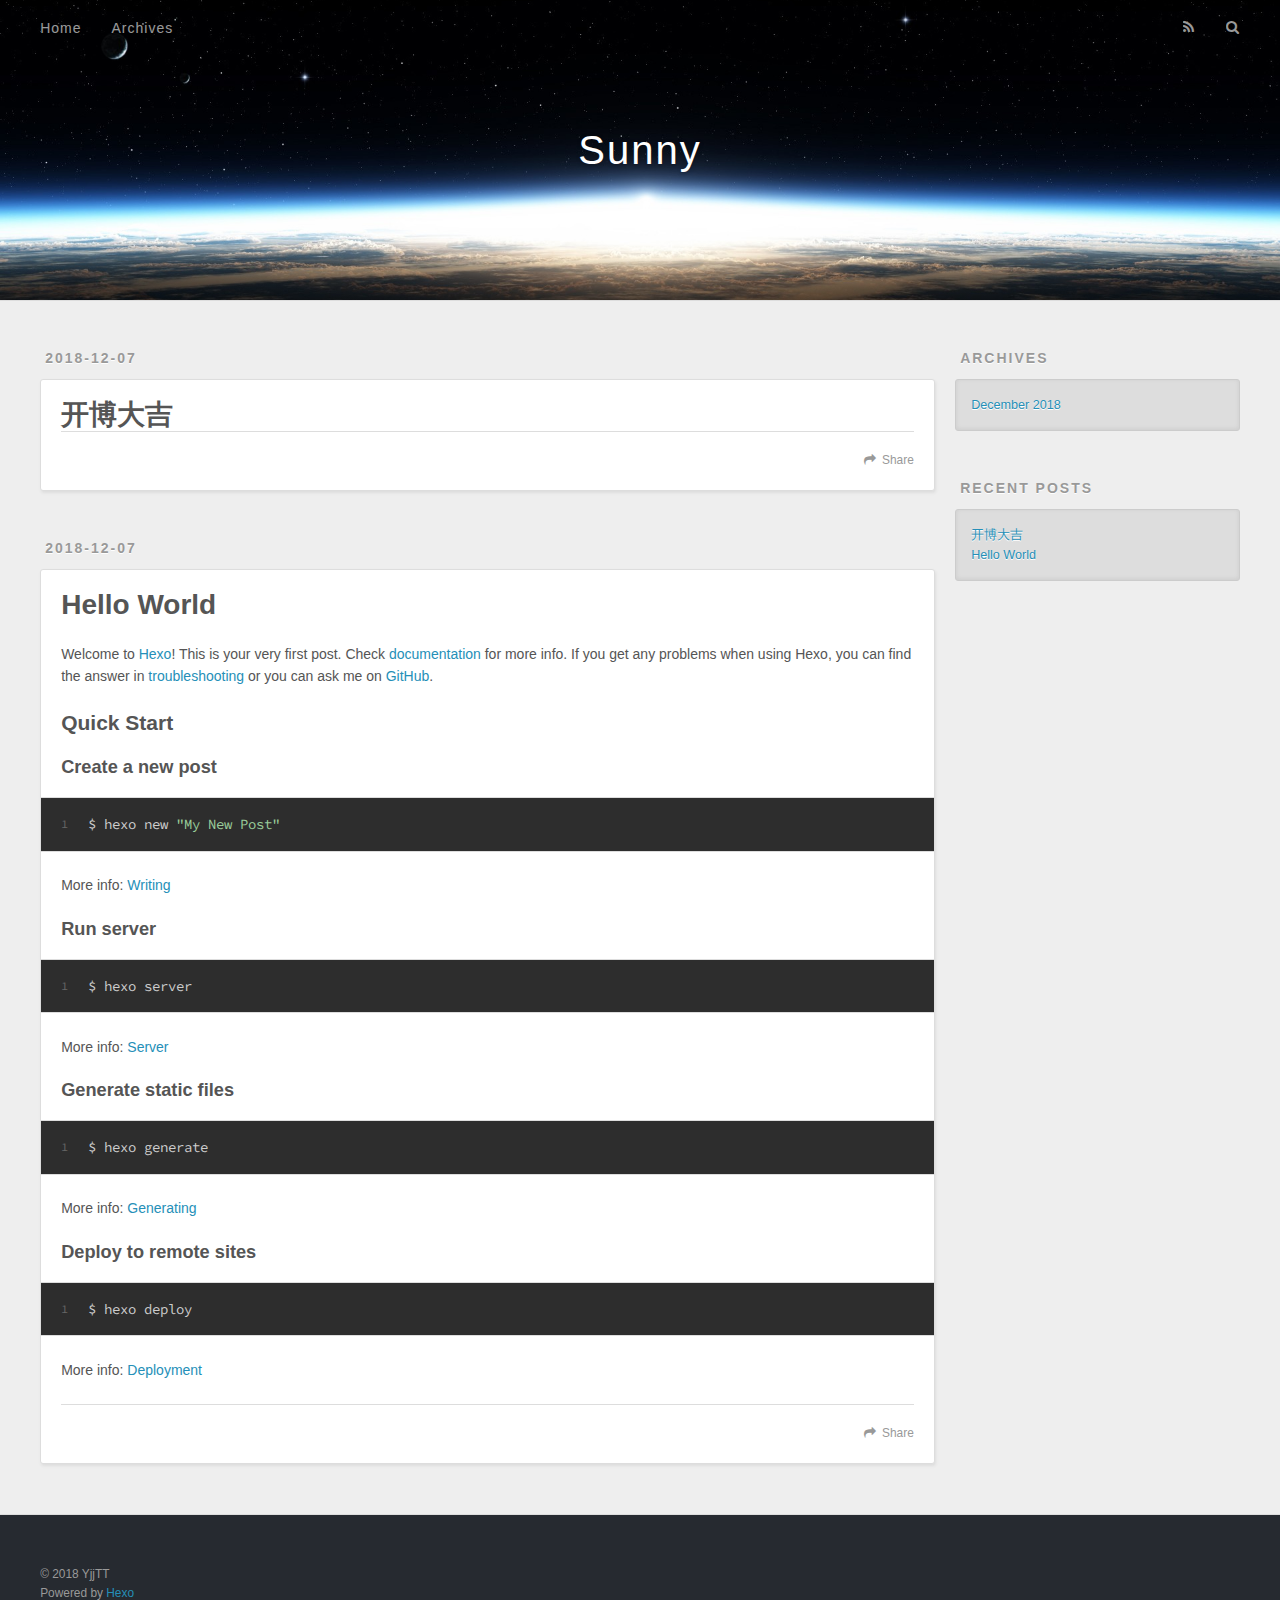
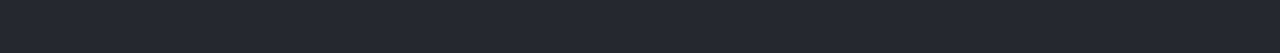
==== index.html @ 49be0e5a "Site updated: 2018-12-07 10:17:08" ====
<!DOCTYPE html>
<html>
<head><meta name="generator" content="Hexo 3.8.0">
  <meta charset="utf-8">
  

  
  <title>Sunny</title>
  <meta name="viewport" content="width=device-width, initial-scale=1, maximum-scale=1">
  <meta property="og:type" content="website">
<meta property="og:title" content="Sunny">
<meta property="og:url" content="http://yoursite.com/index.html">
<meta property="og:site_name" content="Sunny">
<meta property="og:locale" content="default">
<meta name="twitter:card" content="summary">
<meta name="twitter:title" content="Sunny">
  
    <link rel="alternate" href="/atom.xml" title="Sunny" type="application/atom+xml">
  
  
    <link rel="icon" href="/favicon.png">
  
  
    <link href="//fonts.googleapis.com/css?family=Source+Code+Pro" rel="stylesheet" type="text/css">
  
  <link rel="stylesheet" href="/css/style.css">
</head>
</html>
<body>
  <div id="container">
    <div id="wrap">
      <header id="header">
  <div id="banner"></div>
  <div id="header-outer" class="outer">
    <div id="header-title" class="inner">
      <h1 id="logo-wrap">
        <a href="/" id="logo">Sunny</a>
      </h1>
      
    </div>
    <div id="header-inner" class="inner">
      <nav id="main-nav">
        <a id="main-nav-toggle" class="nav-icon"></a>
        
          <a class="main-nav-link" href="/">Home</a>
        
          <a class="main-nav-link" href="/archives">Archives</a>
        
      </nav>
      <nav id="sub-nav">
        
          <a id="nav-rss-link" class="nav-icon" href="/atom.xml" title="RSS Feed"></a>
        
        <a id="nav-search-btn" class="nav-icon" title="Search"></a>
      </nav>
      <div id="search-form-wrap">
        <form action="//google.com/search" method="get" accept-charset="UTF-8" class="search-form"><input type="search" name="q" class="search-form-input" placeholder="Search"><button type="submit" class="search-form-submit">&#xF002;</button><input type="hidden" name="sitesearch" value="http://yoursite.com"></form>
      </div>
    </div>
  </div>
</header>
      <div class="outer">
        <section id="main">
  
    <article id="post-开博大吉" class="article article-type-post" itemscope="" itemprop="blogPost">
  <div class="article-meta">
    <a href="/2018/12/07/开博大吉/" class="article-date">
  <time datetime="2018-12-07T02:10:25.000Z" itemprop="datePublished">2018-12-07</time>
</a>
    
  </div>
  <div class="article-inner">
    
    
      <header class="article-header">
        
  
    <h1 itemprop="name">
      <a class="article-title" href="/2018/12/07/开博大吉/">开博大吉</a>
    </h1>
  

      </header>
    
    <div class="article-entry" itemprop="articleBody">
      
        
      
    </div>
    <footer class="article-footer">
      <a data-url="http://yoursite.com/2018/12/07/开博大吉/" data-id="cjpdegmun0001d1wuj0yolaqn" class="article-share-link">Share</a>
      
      
    </footer>
  </div>
  
</article>


  
    <article id="post-hello-world" class="article article-type-post" itemscope="" itemprop="blogPost">
  <div class="article-meta">
    <a href="/2018/12/07/hello-world/" class="article-date">
  <time datetime="2018-12-07T02:08:58.300Z" itemprop="datePublished">2018-12-07</time>
</a>
    
  </div>
  <div class="article-inner">
    
    
      <header class="article-header">
        
  
    <h1 itemprop="name">
      <a class="article-title" href="/2018/12/07/hello-world/">Hello World</a>
    </h1>
  

      </header>
    
    <div class="article-entry" itemprop="articleBody">
      
        <p>Welcome to <a href="https://hexo.io/" target="_blank" rel="noopener">Hexo</a>! This is your very first post. Check <a href="https://hexo.io/docs/" target="_blank" rel="noopener">documentation</a> for more info. If you get any problems when using Hexo, you can find the answer in <a href="https://hexo.io/docs/troubleshooting.html" target="_blank" rel="noopener">troubleshooting</a> or you can ask me on <a href="https://github.com/hexojs/hexo/issues" target="_blank" rel="noopener">GitHub</a>.</p>
<h2 id="Quick-Start"><a href="#Quick-Start" class="headerlink" title="Quick Start"></a>Quick Start</h2><h3 id="Create-a-new-post"><a href="#Create-a-new-post" class="headerlink" title="Create a new post"></a>Create a new post</h3><figure class="highlight bash"><table><tr><td class="gutter"><pre><span class="line">1</span><br></pre></td><td class="code"><pre><span class="line">$ hexo new <span class="string">"My New Post"</span></span><br></pre></td></tr></table></figure>
<p>More info: <a href="https://hexo.io/docs/writing.html" target="_blank" rel="noopener">Writing</a></p>
<h3 id="Run-server"><a href="#Run-server" class="headerlink" title="Run server"></a>Run server</h3><figure class="highlight bash"><table><tr><td class="gutter"><pre><span class="line">1</span><br></pre></td><td class="code"><pre><span class="line">$ hexo server</span><br></pre></td></tr></table></figure>
<p>More info: <a href="https://hexo.io/docs/server.html" target="_blank" rel="noopener">Server</a></p>
<h3 id="Generate-static-files"><a href="#Generate-static-files" class="headerlink" title="Generate static files"></a>Generate static files</h3><figure class="highlight bash"><table><tr><td class="gutter"><pre><span class="line">1</span><br></pre></td><td class="code"><pre><span class="line">$ hexo generate</span><br></pre></td></tr></table></figure>
<p>More info: <a href="https://hexo.io/docs/generating.html" target="_blank" rel="noopener">Generating</a></p>
<h3 id="Deploy-to-remote-sites"><a href="#Deploy-to-remote-sites" class="headerlink" title="Deploy to remote sites"></a>Deploy to remote sites</h3><figure class="highlight bash"><table><tr><td class="gutter"><pre><span class="line">1</span><br></pre></td><td class="code"><pre><span class="line">$ hexo deploy</span><br></pre></td></tr></table></figure>
<p>More info: <a href="https://hexo.io/docs/deployment.html" target="_blank" rel="noopener">Deployment</a></p>

      
    </div>
    <footer class="article-footer">
      <a data-url="http://yoursite.com/2018/12/07/hello-world/" data-id="cjpdegmuf0000d1wuyy67w1bp" class="article-share-link">Share</a>
      
      
    </footer>
  </div>
  
</article>


  


</section>
        
          <aside id="sidebar">
  
    

  
    

  
    
  
    
  <div class="widget-wrap">
    <h3 class="widget-title">Archives</h3>
    <div class="widget">
      <ul class="archive-list"><li class="archive-list-item"><a class="archive-list-link" href="/archives/2018/12/">December 2018</a></li></ul>
    </div>
  </div>


  
    
  <div class="widget-wrap">
    <h3 class="widget-title">Recent Posts</h3>
    <div class="widget">
      <ul>
        
          <li>
            <a href="/2018/12/07/开博大吉/">开博大吉</a>
          </li>
        
          <li>
            <a href="/2018/12/07/hello-world/">Hello World</a>
          </li>
        
      </ul>
    </div>
  </div>

  
</aside>
        
      </div>
      <footer id="footer">
  
  <div class="outer">
    <div id="footer-info" class="inner">
      &copy; 2018 YjjTT<br>
      Powered by <a href="http://hexo.io/" target="_blank">Hexo</a>
    </div>
  </div>
</footer>
    </div>
    <nav id="mobile-nav">
  
    <a href="/" class="mobile-nav-link">Home</a>
  
    <a href="/archives" class="mobile-nav-link">Archives</a>
  
</nav>
    

<script src="//ajax.googleapis.com/ajax/libs/jquery/2.0.3/jquery.min.js"></script>


  <link rel="stylesheet" href="/fancybox/jquery.fancybox.css">
  <script src="/fancybox/jquery.fancybox.pack.js"></script>


<script src="/js/script.js"></script>



  </div>
</body>
</html>
---- css/style.css ----
body {
  width: 100%;
}
body:before,
body:after {
  content: "";
  display: table;
}
body:after {
  clear: both;
}
html,
body,
div,
span,
applet,
object,
iframe,
h1,
h2,
h3,
h4,
h5,
h6,
p,
blockquote,
pre,
a,
abbr,
acronym,
address,
big,
cite,
code,
del,
dfn,
em,
img,
ins,
kbd,
q,
s,
samp,
small,
strike,
strong,
sub,
sup,
tt,
var,
dl,
dt,
dd,
ol,
ul,
li,
fieldset,
form,
label,
legend,
table,
caption,
tbody,
tfoot,
thead,
tr,
th,
td {
  margin: 0;
  padding: 0;
  border: 0;
  outline: 0;
  font-weight: inherit;
  font-style: inherit;
  font-family: inherit;
  font-size: 100%;
  vertical-align: baseline;
}
body {
  line-height: 1;
  color: #000;
  background: #fff;
}
ol,
ul {
  list-style: none;
}
table {
  border-collapse: separate;
  border-spacing: 0;
  vertical-align: middle;
}
caption,
th,
td {
  text-align: left;
  font-weight: normal;
  vertical-align: middle;
}
a img {
  border: none;
}
input,
button {
  margin: 0;
  padding: 0;
}
input::-moz-focus-inner,
button::-moz-focus-inner {
  border: 0;
  padding: 0;
}
@font-face {
  font-family: FontAwesome;
  font-style: normal;
  font-weight: normal;
  src: url("fonts/fontawesome-webfont.eot?v=#4.0.3");
  src: url("fonts/fontawesome-webfont.eot?#iefix&v=#4.0.3") format("embedded-opentype"), url("fonts/fontawesome-webfont.woff?v=#4.0.3") format("woff"), url("fonts/fontawesome-webfont.ttf?v=#4.0.3") format("truetype"), url("fonts/fontawesome-webfont.svg#fontawesomeregular?v=#4.0.3") format("svg");
}
html,
body,
#container {
  height: 100%;
}
body {
  background: #eee;
  font: 14px -apple-system, BlinkMacSystemFont, "Segoe UI", "Roboto", "Oxygen", "Ubuntu", "Cantarell", "Fira Sans", "Droid Sans", "Helvetica Neue", sans-serif;
  -webkit-text-size-adjust: 100%;
}
.outer {
  max-width: 1220px;
  margin: 0 auto;
  padding: 0 20px;
}
.outer:before,
.outer:after {
  content: "";
  display: table;
}
.outer:after {
  clear: both;
}
.inner {
  display: inline;
  float: left;
  width: 98.33333333333333%;
  margin: 0 0.833333333333333%;
}
.left,
.alignleft {
  float: left;
}
.right,
.alignright {
  float: right;
}
.clear {
  clear: both;
}
#container {
  position: relative;
}
.mobile-nav-on {
  overflow: hidden;
}
#wrap {
  height: 100%;
  width: 100%;
  position: absolute;
  top: 0;
  left: 0;
  -webkit-transition: 0.2s ease-out;
  -moz-transition: 0.2s ease-out;
  -ms-transition: 0.2s ease-out;
  transition: 0.2s ease-out;
  z-index: 1;
  background: #eee;
}
.mobile-nav-on #wrap {
  left: 280px;
}
@media screen and (min-width: 768px) {
  #main {
    display: inline;
    float: left;
    width: 73.33333333333333%;
    margin: 0 0.833333333333333%;
  }
}
.article-date,
.article-category-link,
.archive-year,
.widget-title {
  text-decoration: none;
  text-transform: uppercase;
  letter-spacing: 2px;
  color: #999;
  margin-bottom: 1em;
  margin-left: 5px;
  line-height: 1em;
  text-shadow: 0 1px #fff;
  font-weight: bold;
}
.article-inner,
.archive-article-inner {
  background: #fff;
  -webkit-box-shadow: 1px 2px 3px #ddd;
  box-shadow: 1px 2px 3px #ddd;
  border: 1px solid #ddd;
  border-radius: 3px;
}
.article-entry h1,
.widget h1 {
  font-size: 2em;
}
.article-entry h2,
.widget h2 {
  font-size: 1.5em;
}
.article-entry h3,
.widget h3 {
  font-size: 1.3em;
}
.article-entry h4,
.widget h4 {
  font-size: 1.2em;
}
.article-entry h5,
.widget h5 {
  font-size: 1em;
}
.article-entry h6,
.widget h6 {
  font-size: 1em;
  color: #999;
}
.article-entry hr,
.widget hr {
  border: 1px dashed #ddd;
}
.article-entry strong,
.widget strong {
  font-weight: bold;
}
.article-entry em,
.widget em,
.article-entry cite,
.widget cite {
  font-style: italic;
}
.article-entry sup,
.widget sup,
.article-entry sub,
.widget sub {
  font-size: 0.75em;
  line-height: 0;
  position: relative;
  vertical-align: baseline;
}
.article-entry sup,
.widget sup {
  top: -0.5em;
}
.article-entry sub,
.widget sub {
  bottom: -0.2em;
}
.article-entry small,
.widget small {
  font-size: 0.85em;
}
.article-entry acronym,
.widget acronym,
.article-entry abbr,
.widget abbr {
  border-bottom: 1px dotted;
}
.article-entry ul,
.widget ul,
.article-entry ol,
.widget ol,
.article-entry dl,
.widget dl {
  margin: 0 20px;
  line-height: 1.6em;
}
.article-entry ul ul,
.widget ul ul,
.article-entry ol ul,
.widget ol ul,
.article-entry ul ol,
.widget ul ol,
.article-entry ol ol,
.widget ol ol {
  margin-top: 0;
  margin-bottom: 0;
}
.article-entry ul,
.widget ul {
  list-style: disc;
}
.article-entry ol,
.widget ol {
  list-style: decimal;
}
.article-entry dt,
.widget dt {
  font-weight: bold;
}
#header {
  height: 300px;
  position: relative;
  border-bottom: 1px solid #ddd;
}
#header:before,
#header:after {
  content: "";
  position: absolute;
  left: 0;
  right: 0;
  height: 40px;
}
#header:before {
  top: 0;
  background: -webkit-linear-gradient(rgba(0,0,0,0.2), transparent);
  background: -moz-linear-gradient(rgba(0,0,0,0.2), transparent);
  background: -ms-linear-gradient(rgba(0,0,0,0.2), transparent);
  background: linear-gradient(rgba(0,0,0,0.2), transparent);
}
#header:after {
  bottom: 0;
  background: -webkit-linear-gradient(transparent, rgba(0,0,0,0.2));
  background: -moz-linear-gradient(transparent, rgba(0,0,0,0.2));
  background: -ms-linear-gradient(transparent, rgba(0,0,0,0.2));
  background: linear-gradient(transparent, rgba(0,0,0,0.2));
}
#header-outer {
  height: 100%;
  position: relative;
}
#header-inner {
  position: relative;
  overflow: hidden;
}
#banner {
  position: absolute;
  top: 0;
  left: 0;
  width: 100%;
  height: 100%;
  background: url("images/banner.jpg") center #000;
  -webkit-background-size: cover;
  -moz-background-size: cover;
  background-size: cover;
  z-index: -1;
}
#header-title {
  text-align: center;
  height: 40px;
  position: absolute;
  top: 50%;
  left: 0;
  margin-top: -20px;
}
#logo,
#subtitle {
  text-decoration: none;
  color: #fff;
  font-weight: 300;
  text-shadow: 0 1px 4px rgba(0,0,0,0.3);
}
#logo {
  font-size: 40px;
  line-height: 40px;
  letter-spacing: 2px;
}
#subtitle {
  font-size: 16px;
  line-height: 16px;
  letter-spacing: 1px;
}
#subtitle-wrap {
  margin-top: 16px;
}
#main-nav {
  float: left;
  margin-left: -15px;
}
.nav-icon,
.main-nav-link {
  float: left;
  color: #fff;
  opacity: 0.6;
  text-decoration: none;
  text-shadow: 0 1px rgba(0,0,0,0.2);
  -webkit-transition: opacity 0.2s;
  -moz-transition: opacity 0.2s;
  -ms-transition: opacity 0.2s;
  transition: opacity 0.2s;
  display: block;
  padding: 20px 15px;
}
.nav-icon:hover,
.main-nav-link:hover {
  opacity: 1;
}
.nav-icon {
  font-family: FontAwesome;
  text-align: center;
  font-size: 14px;
  width: 14px;
  height: 14px;
  padding: 20px 15px;
  position: relative;
  cursor: pointer;
}
.main-nav-link {
  font-weight: 300;
  letter-spacing: 1px;
}
@media screen and (max-width: 479px) {
  .main-nav-link {
    display: none;
  }
}
#main-nav-toggle {
  display: none;
}
#main-nav-toggle:before {
  content: "\f0c9";
}
@media screen and (max-width: 479px) {
  #main-nav-toggle {
    display: block;
  }
}
#sub-nav {
  float: right;
  margin-right: -15px;
}
#nav-rss-link:before {
  content: "\f09e";
}
#nav-search-btn:before {
  content: "\f002";
}
#search-form-wrap {
  position: absolute;
  top: 15px;
  width: 150px;
  height: 30px;
  right: -150px;
  opacity: 0;
  -webkit-transition: 0.2s ease-out;
  -moz-transition: 0.2s ease-out;
  -ms-transition: 0.2s ease-out;
  transition: 0.2s ease-out;
}
#search-form-wrap.on {
  opacity: 1;
  right: 0;
}
@media screen and (max-width: 479px) {
  #search-form-wrap {
    width: 100%;
    right: -100%;
  }
}
.search-form {
  position: absolute;
  top: 0;
  left: 0;
  right: 0;
  background: #fff;
  padding: 5px 15px;
  border-radius: 15px;
  -webkit-box-shadow: 0 0 10px rgba(0,0,0,0.3);
  box-shadow: 0 0 10px rgba(0,0,0,0.3);
}
.search-form-input {
  border: none;
  background: none;
  color: #555;
  width: 100%;
  font: 13px -apple-system, BlinkMacSystemFont, "Segoe UI", "Roboto", "Oxygen", "Ubuntu", "Cantarell", "Fira Sans", "Droid Sans", "Helvetica Neue", sans-serif;
  outline: none;
}
.search-form-input::-webkit-search-results-decoration,
.search-form-input::-webkit-search-cancel-button {
  -webkit-appearance: none;
}
.search-form-submit {
  position: absolute;
  top: 50%;
  right: 10px;
  margin-top: -7px;
  font: 13px FontAwesome;
  border: none;
  background: none;
  color: #bbb;
  cursor: pointer;
}
.search-form-submit:hover,
.search-form-submit:focus {
  color: #777;
}
.article {
  margin: 50px 0;
}
.article-inner {
  overflow: hidden;
}
.article-meta:before,
.article-meta:after {
  content: "";
  display: table;
}
.article-meta:after {
  clear: both;
}
.article-date {
  float: left;
}
.article-category {
  float: left;
  line-height: 1em;
  color: #ccc;
  text-shadow: 0 1px #fff;
  margin-left: 8px;
}
.article-category:before {
  content: "\2022";
}
.article-category-link {
  margin: 0 12px 1em;
}
.article-header {
  padding: 20px 20px 0;
}
.article-title {
  text-decoration: none;
  font-size: 2em;
  font-weight: bold;
  color: #555;
  line-height: 1.1em;
  -webkit-transition: color 0.2s;
  -moz-transition: color 0.2s;
  -ms-transition: color 0.2s;
  transition: color 0.2s;
}
a.article-title:hover {
  color: #258fb8;
}
.article-entry {
  color: #555;
  padding: 0 20px;
}
.article-entry:before,
.article-entry:after {
  content: "";
  display: table;
}
.article-entry:after {
  clear: both;
}
.article-entry p,
.article-entry table {
  line-height: 1.6em;
  margin: 1.6em 0;
}
.article-entry h1,
.article-entry h2,
.article-entry h3,
.article-entry h4,
.article-entry h5,
.article-entry h6 {
  font-weight: bold;
}
.article-entry h1,
.article-entry h2,
.article-entry h3,
.article-entry h4,
.article-entry h5,
.article-entry h6 {
  line-height: 1.1em;
  margin: 1.1em 0;
}
.article-entry a {
  color: #258fb8;
  text-decoration: none;
}
.article-entry a:hover {
  text-decoration: underline;
}
.article-entry ul,
.article-entry ol,
.article-entry dl {
  margin-top: 1.6em;
  margin-bottom: 1.6em;
}
.article-entry img,
.article-entry video {
  max-width: 100%;
  height: auto;
  display: block;
  margin: auto;
}
.article-entry iframe {
  border: none;
}
.article-entry table {
  width: 100%;
  border-collapse: collapse;
  border-spacing: 0;
}
.article-entry th {
  font-weight: bold;
  border-bottom: 3px solid #ddd;
  padding-bottom: 0.5em;
}
.article-entry td {
  border-bottom: 1px solid #ddd;
  padding: 10px 0;
}
.article-entry blockquote {
  font-family: Georgia, "Times New Roman", serif;
  font-size: 1.4em;
  margin: 1.6em 20px;
  text-align: center;
}
.article-entry blockquote footer {
  font-size: 14px;
  margin: 1.6em 0;
  font-family: -apple-system, BlinkMacSystemFont, "Segoe UI", "Roboto", "Oxygen", "Ubuntu", "Cantarell", "Fira Sans", "Droid Sans", "Helvetica Neue", sans-serif;
}
.article-entry blockquote footer cite:before {
  content: "—";
  padding: 0 0.5em;
}
.article-entry .pullquote {
  text-align: left;
  width: 45%;
  margin: 0;
}
.article-entry .pullquote.left {
  margin-left: 0.5em;
  margin-right: 1em;
}
.article-entry .pullquote.right {
  margin-right: 0.5em;
  margin-left: 1em;
}
.article-entry .caption {
  color: #999;
  display: block;
  font-size: 0.9em;
  margin-top: 0.5em;
  position: relative;
  text-align: center;
}
.article-entry .video-container {
  position: relative;
  padding-top: 56.25%;
  height: 0;
  overflow: hidden;
}
.article-entry .video-container iframe,
.article-entry .video-container object,
.article-entry .video-container embed {
  position: absolute;
  top: 0;
  left: 0;
  width: 100%;
  height: 100%;
  margin-top: 0;
}
.article-more-link a {
  display: inline-block;
  line-height: 1em;
  padding: 6px 15px;
  border-radius: 15px;
  background: #eee;
  color: #999;
  text-shadow: 0 1px #fff;
  text-decoration: none;
}
.article-more-link a:hover {
  background: #258fb8;
  color: #fff;
  text-decoration: none;
  text-shadow: 0 1px #1e7293;
}
.article-footer {
  font-size: 0.85em;
  line-height: 1.6em;
  border-top: 1px solid #ddd;
  padding-top: 1.6em;
  margin: 0 20px 20px;
}
.article-footer:before,
.article-footer:after {
  content: "";
  display: table;
}
.article-footer:after {
  clear: both;
}
.article-footer a {
  color: #999;
  text-decoration: none;
}
.article-footer a:hover {
  color: #555;
}
.article-tag-list-item {
  float: left;
  margin-right: 10px;
}
.article-tag-list-link:before {
  content: "#";
}
.article-comment-link {
  float: right;
}
.article-comment-link:before {
  content: "\f075";
  font-family: FontAwesome;
  padding-right: 8px;
}
.article-share-link {
  cursor: pointer;
  float: right;
  margin-left: 20px;
}
.article-share-link:before {
  content: "\f064";
  font-family: FontAwesome;
  padding-right: 6px;
}
#article-nav {
  position: relative;
}
#article-nav:before,
#article-nav:after {
  content: "";
  display: table;
}
#article-nav:after {
  clear: both;
}
@media screen and (min-width: 768px) {
  #article-nav {
    margin: 50px 0;
  }
  #article-nav:before {
    width: 8px;
    height: 8px;
    position: absolute;
    top: 50%;
    left: 50%;
    margin-top: -4px;
    margin-left: -4px;
    content: "";
    border-radius: 50%;
    background: #ddd;
    -webkit-box-shadow: 0 1px 2px #fff;
    box-shadow: 0 1px 2px #fff;
  }
}
.article-nav-link-wrap {
  text-decoration: none;
  text-shadow: 0 1px #fff;
  color: #999;
  -webkit-box-sizing: border-box;
  -moz-box-sizing: border-box;
  box-sizing: border-box;
  margin-top: 50px;
  text-align: center;
  display: block;
}
.article-nav-link-wrap:hover {
  color: #555;
}
@media screen and (min-width: 768px) {
  .article-nav-link-wrap {
    width: 50%;
    margin-top: 0;
  }
}
@media screen and (min-width: 768px) {
  #article-nav-newer {
    float: left;
    text-align: right;
    padding-right: 20px;
  }
}
@media screen and (min-width: 768px) {
  #article-nav-older {
    float: right;
    text-align: left;
    padding-left: 20px;
  }
}
.article-nav-caption {
  text-transform: uppercase;
  letter-spacing: 2px;
  color: #ddd;
  line-height: 1em;
  font-weight: bold;
}
#article-nav-newer .article-nav-caption {
  margin-right: -2px;
}
.article-nav-title {
  font-size: 0.85em;
  line-height: 1.6em;
  margin-top: 0.5em;
}
.article-share-box {
  position: absolute;
  display: none;
  background: #fff;
  -webkit-box-shadow: 1px 2px 10px rgba(0,0,0,0.2);
  box-shadow: 1px 2px 10px rgba(0,0,0,0.2);
  border-radius: 3px;
  margin-left: -145px;
  overflow: hidden;
  z-index: 1;
}
.article-share-box.on {
  display: block;
}
.article-share-input {
  width: 100%;
  background: none;
  -webkit-box-sizing: border-box;
  -moz-box-sizing: border-box;
  box-sizing: border-box;
  font: 14px -apple-system, BlinkMacSystemFont, "Segoe UI", "Roboto", "Oxygen", "Ubuntu", "Cantarell", "Fira Sans", "Droid Sans", "Helvetica Neue", sans-serif;
  padding: 0 15px;
  color: #555;
  outline: none;
  border: 1px solid #ddd;
  border-radius: 3px 3px 0 0;
  height: 36px;
  line-height: 36px;
}
.article-share-links {
  background: #eee;
}
.article-share-links:before,
.article-share-links:after {
  content: "";
  display: table;
}
.article-share-links:after {
  clear: both;
}
.article-share-twitter,
.article-share-facebook,
.article-share-pinterest,
.article-share-google {
  width: 50px;
  height: 36px;
  display: block;
  float: left;
  position: relative;
  color: #999;
  text-shadow: 0 1px #fff;
}
.article-share-twitter:before,
.article-share-facebook:before,
.article-share-pinterest:before,
.article-share-google:before {
  font-size: 20px;
  font-family: FontAwesome;
  width: 20px;
  height: 20px;
  position: absolute;
  top: 50%;
  left: 50%;
  margin-top: -10px;
  margin-left: -10px;
  text-align: center;
}
.article-share-twitter:hover,
.article-share-facebook:hover,
.article-share-pinterest:hover,
.article-share-google:hover {
  color: #fff;
}
.article-share-twitter:before {
  content: "\f099";
}
.article-share-twitter:hover {
  background: #00aced;
  text-shadow: 0 1px #008abe;
}
.article-share-facebook:before {
  content: "\f09a";
}
.article-share-facebook:hover {
  background: #3b5998;
  text-shadow: 0 1px #2f477a;
}
.article-share-pinterest:before {
  content: "\f0d2";
}
.article-share-pinterest:hover {
  background: #cb2027;
  text-shadow: 0 1px #a21a1f;
}
.article-share-google:before {
  content: "\f0d5";
}
.article-share-google:hover {
  background: #dd4b39;
  text-shadow: 0 1px #be3221;
}
.article-gallery {
  background: #000;
  position: relative;
}
.article-gallery-photos {
  position: relative;
  overflow: hidden;
}
.article-gallery-img {
  display: none;
  max-width: 100%;
}
.article-gallery-img:first-child {
  display: block;
}
.article-gallery-img.loaded {
  position: absolute;
  display: block;
}
.article-gallery-img img {
  display: block;
  max-width: 100%;
  margin: 0 auto;
}
#comments {
  background: #fff;
  -webkit-box-shadow: 1px 2px 3px #ddd;
  box-shadow: 1px 2px 3px #ddd;
  padding: 20px;
  border: 1px solid #ddd;
  border-radius: 3px;
  margin: 50px 0;
}
#comments a {
  color: #258fb8;
}
.archives-wrap {
  margin: 50px 0;
}
.archives:before,
.archives:after {
  content: "";
  display: table;
}
.archives:after {
  clear: both;
}
.archive-year-wrap {
  margin-bottom: 1em;
}
.archives {
  -webkit-column-gap: 10px;
  -moz-column-gap: 10px;
  column-gap: 10px;
}
@media screen and (min-width: 480px) and (max-width: 767px) {
  .archives {
    -webkit-column-count: 2;
    -moz-column-count: 2;
    column-count: 2;
  }
}
@media screen and (min-width: 768px) {
  .archives {
    -webkit-column-count: 3;
    -moz-column-count: 3;
    column-count: 3;
  }
}
.archive-article {
  -webkit-column-break-inside: avoid;
  page-break-inside: avoid;
  overflow: hidden;
  break-inside: avoid-column;
}
.archive-article-inner {
  padding: 10px;
  margin-bottom: 15px;
}
.archive-article-title {
  text-decoration: none;
  font-weight: bold;
  color: #555;
  -webkit-transition: color 0.2s;
  -moz-transition: color 0.2s;
  -ms-transition: color 0.2s;
  transition: color 0.2s;
  line-height: 1.6em;
}
.archive-article-title:hover {
  color: #258fb8;
}
.archive-article-footer {
  margin-top: 1em;
}
.archive-article-date {
  color: #999;
  text-decoration: none;
  font-size: 0.85em;
  line-height: 1em;
  margin-bottom: 0.5em;
  display: block;
}
#page-nav {
  margin: 50px auto;
  background: #fff;
  -webkit-box-shadow: 1px 2px 3px #ddd;
  box-shadow: 1px 2px 3px #ddd;
  border: 1px solid #ddd;
  border-radius: 3px;
  text-align: center;
  color: #999;
  overflow: hidden;
}
#page-nav:before,
#page-nav:after {
  content: "";
  display: table;
}
#page-nav:after {
  clear: both;
}
#page-nav a,
#page-nav span {
  padding: 10px 20px;
  line-height: 1;
  height: 2ex;
}
#page-nav a {
  color: #999;
  text-decoration: none;
}
#page-nav a:hover {
  background: #999;
  color: #fff;
}
#page-nav .prev {
  float: left;
}
#page-nav .next {
  float: right;
}
#page-nav .page-number {
  display: inline-block;
}
@media screen and (max-width: 479px) {
  #page-nav .page-number {
    display: none;
  }
}
#page-nav .current {
  color: #555;
  font-weight: bold;
}
#page-nav .space {
  color: #ddd;
}
#footer {
  background: #262a30;
  padding: 50px 0;
  border-top: 1px solid #ddd;
  color: #999;
}
#footer a {
  color: #258fb8;
  text-decoration: none;
}
#footer a:hover {
  text-decoration: underline;
}
#footer-info {
  line-height: 1.6em;
  font-size: 0.85em;
}
.article-entry pre,
.article-entry .highlight {
  background: #2d2d2d;
  margin: 0 -20px;
  padding: 15px 20px;
  border-style: solid;
  border-color: #ddd;
  border-width: 1px 0;
  overflow: auto;
  color: #ccc;
  line-height: 22.400000000000002px;
}
.article-entry .highlight .gutter pre,
.article-entry .gist .gist-file .gist-data .line-numbers {
  color: #666;
  font-size: 0.85em;
}
.article-entry pre,
.article-entry code {
  font-family: "Source Code Pro", Consolas, Monaco, Menlo, Consolas, monospace;
}
.article-entry code {
  background: #eee;
  text-shadow: 0 1px #fff;
  padding: 0 0.3em;
}
.article-entry pre code {
  background: none;
  text-shadow: none;
  padding: 0;
}
.article-entry .highlight pre {
  border: none;
  margin: 0;
  padding: 0;
}
.article-entry .highlight table {
  margin: 0;
  width: auto;
}
.article-entry .highlight td {
  border: none;
  padding: 0;
}
.article-entry .highlight figcaption {
  font-size: 0.85em;
  color: #999;
  line-height: 1em;
  margin-bottom: 1em;
}
.article-entry .highlight figcaption:before,
.article-entry .highlight figcaption:after {
  content: "";
  display: table;
}
.article-entry .highlight figcaption:after {
  clear: both;
}
.article-entry .highlight figcaption a {
  float: right;
}
.article-entry .highlight .gutter pre {
  text-align: right;
  padding-right: 20px;
}
.article-entry .highlight .line {
  height: 22.400000000000002px;
}
.article-entry .highlight .line.marked {
  background: #515151;
}
.article-entry .gist {
  margin: 0 -20px;
  border-style: solid;
  border-color: #ddd;
  border-width: 1px 0;
  background: #2d2d2d;
  padding: 15px 20px 15px 0;
}
.article-entry .gist .gist-file {
  border: none;
  font-family: "Source Code Pro", Consolas, Monaco, Menlo, Consolas, monospace;
  margin: 0;
}
.article-entry .gist .gist-file .gist-data {
  background: none;
  border: none;
}
.article-entry .gist .gist-file .gist-data .line-numbers {
  background: none;
  border: none;
  padding: 0 20px 0 0;
}
.article-entry .gist .gist-file .gist-data .line-data {
  padding: 0 !important;
}
.article-entry .gist .gist-file .highlight {
  margin: 0;
  padding: 0;
  border: none;
}
.article-entry .gist .gist-file .gist-meta {
  background: #2d2d2d;
  color: #999;
  font: 0.85em -apple-system, BlinkMacSystemFont, "Segoe UI", "Roboto", "Oxygen", "Ubuntu", "Cantarell", "Fira Sans", "Droid Sans", "Helvetica Neue", sans-serif;
  text-shadow: 0 0;
  padding: 0;
  margin-top: 1em;
  margin-left: 20px;
}
.article-entry .gist .gist-file .gist-meta a {
  color: #258fb8;
  font-weight: normal;
}
.article-entry .gist .gist-file .gist-meta a:hover {
  text-decoration: underline;
}
pre .comment,
pre .title {
  color: #999;
}
pre .variable,
pre .attribute,
pre .tag,
pre .regexp,
pre .ruby .constant,
pre .xml .tag .title,
pre .xml .pi,
pre .xml .doctype,
pre .html .doctype,
pre .css .id,
pre .css .class,
pre .css .pseudo {
  color: #f2777a;
}
pre .number,
pre .preprocessor,
pre .built_in,
pre .literal,
pre .params,
pre .constant {
  color: #f99157;
}
pre .class,
pre .ruby .class .title,
pre .css .rules .attribute {
  color: #9c9;
}
pre .string,
pre .value,
pre .inheritance,
pre .header,
pre .ruby .symbol,
pre .xml .cdata {
  color: #9c9;
}
pre .css .hexcolor {
  color: #6cc;
}
pre .function,
pre .python .decorator,
pre .python .title,
pre .ruby .function .title,
pre .ruby .title .keyword,
pre .perl .sub,
pre .javascript .title,
pre .coffeescript .title {
  color: #69c;
}
pre .keyword,
pre .javascript .function {
  color: #c9c;
}
@media screen and (max-width: 479px) {
  #mobile-nav {
    position: absolute;
    top: 0;
    left: 0;
    width: 280px;
    height: 100%;
    background: #191919;
    border-right: 1px solid #fff;
  }
}
@media screen and (max-width: 479px) {
  .mobile-nav-link {
    display: block;
    color: #999;
    text-decoration: none;
    padding: 15px 20px;
    font-weight: bold;
  }
  .mobile-nav-link:hover {
    color: #fff;
  }
}
@media screen and (min-width: 768px) {
  #sidebar {
    display: inline;
    float: left;
    width: 23.333333333333332%;
    margin: 0 0.833333333333333%;
  }
}
.widget-wrap {
  margin: 50px 0;
}
.widget {
  color: #777;
  text-shadow: 0 1px #fff;
  background: #ddd;
  -webkit-box-shadow: 0 -1px 4px #ccc inset;
  box-shadow: 0 -1px 4px #ccc inset;
  border: 1px solid #ccc;
  padding: 15px;
  border-radius: 3px;
}
.widget a {
  color: #258fb8;
  text-decoration: none;
}
.widget a:hover {
  text-decoration: underline;
}
.widget ul ul,
.widget ol ul,
.widget dl ul,
.widget ul ol,
.widget ol ol,
.widget dl ol,
.widget ul dl,
.widget ol dl,
.widget dl dl {
  margin-left: 15px;
  list-style: disc;
}
.widget {
  line-height: 1.6em;
  word-wrap: break-word;
  font-size: 0.9em;
}
.widget ul,
.widget ol {
  list-style: none;
  margin: 0;
}
.widget ul ul,
.widget ol ul,
.widget ul ol,
.widget ol ol {
  margin: 0 20px;
}
.widget ul ul,
.widget ol ul {
  list-style: disc;
}
.widget ul ol,
.widget ol ol {
  list-style: decimal;
}
.category-list-count,
.tag-list-count,
.archive-list-count {
  padding-left: 5px;
  color: #999;
  font-size: 0.85em;
}
.category-list-count:before,
.tag-list-count:before,
.archive-list-count:before {
  content: "(";
}
.category-list-count:after,
.tag-list-count:after,
.archive-list-count:after {
  content: ")";
}
.tagcloud a {
  margin-right: 5px;
  display: inline-block;
}
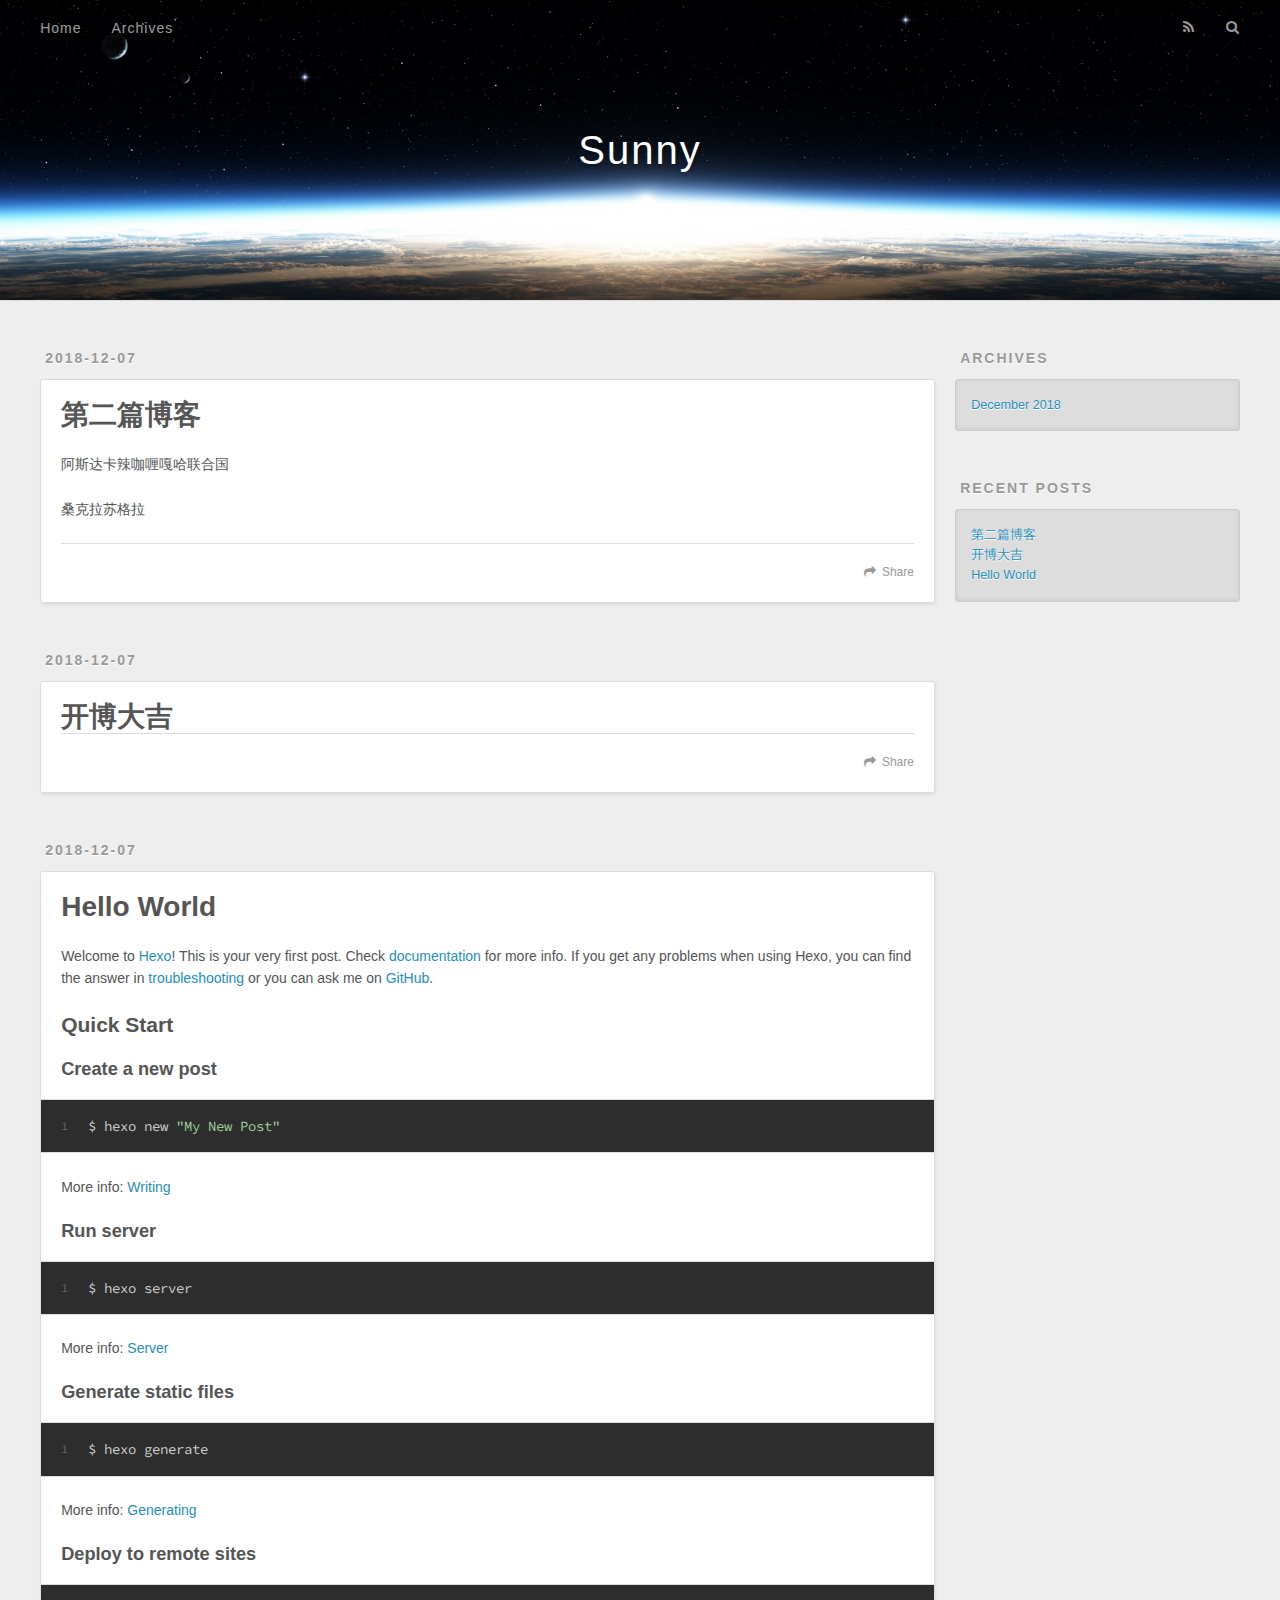
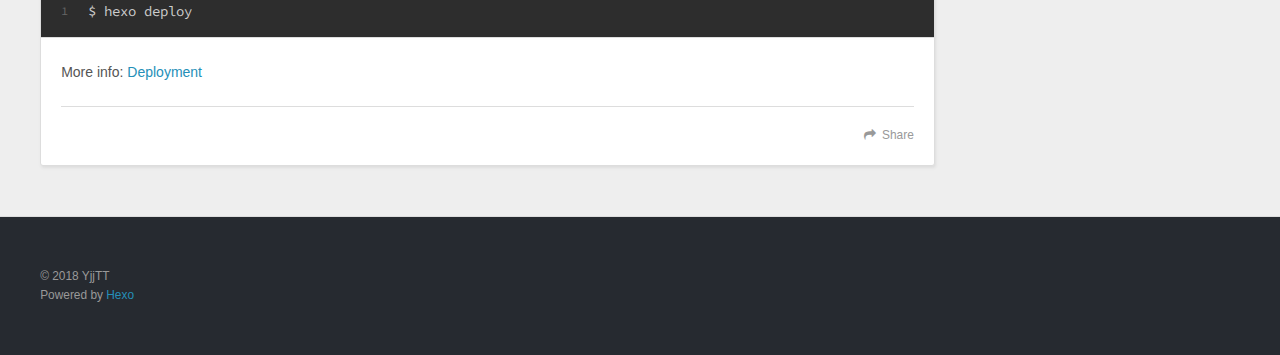
==== commit 634b4e49: "Site updated: 2018-12-07 10:22:11" ====
--- a/index.html
+++ b/index.html
@@ -62,6 +62,44 @@
       <div class="outer">
         <section id="main">
   
+    <article id="post-第二篇博客" class="article article-type-post" itemscope="" itemprop="blogPost">
+  <div class="article-meta">
+    <a href="/2018/12/07/第二篇博客/" class="article-date">
+  <time datetime="2018-12-07T02:21:20.000Z" itemprop="datePublished">2018-12-07</time>
+</a>
+    
+  </div>
+  <div class="article-inner">
+    
+    
+      <header class="article-header">
+        
+  
+    <h1 itemprop="name">
+      <a class="article-title" href="/2018/12/07/第二篇博客/">第二篇博客</a>
+    </h1>
+  
+
+      </header>
+    
+    <div class="article-entry" itemprop="articleBody">
+      
+        <p>阿斯达卡辣咖喱嘎哈联合国</p>
+<p>桑克拉苏格拉</p>
+
+      
+    </div>
+    <footer class="article-footer">
+      <a data-url="http://yoursite.com/2018/12/07/第二篇博客/" data-id="cjpdemzuh0002g9wu6bw7nnru" class="article-share-link">Share</a>
+      
+      
+    </footer>
+  </div>
+  
+</article>
+
+
+  
     <article id="post-开博大吉" class="article article-type-post" itemscope="" itemprop="blogPost">
   <div class="article-meta">
     <a href="/2018/12/07/开博大吉/" class="article-date">
@@ -88,7 +126,7 @@
       
     </div>
     <footer class="article-footer">
-      <a data-url="http://yoursite.com/2018/12/07/开博大吉/" data-id="cjpdegmun0001d1wuj0yolaqn" class="article-share-link">Share</a>
+      <a data-url="http://yoursite.com/2018/12/07/开博大吉/" data-id="cjpdemzue0001g9wuu5j5s8ou" class="article-share-link">Share</a>
       
       
     </footer>
@@ -133,7 +171,7 @@
       
     </div>
     <footer class="article-footer">
-      <a data-url="http://yoursite.com/2018/12/07/hello-world/" data-id="cjpdegmuf0000d1wuyy67w1bp" class="article-share-link">Share</a>
+      <a data-url="http://yoursite.com/2018/12/07/hello-world/" data-id="cjpdemzu60000g9wuornib8cc" class="article-share-link">Share</a>
       
       
     </footer>
@@ -174,6 +212,10 @@
       <ul>
         
           <li>
+            <a href="/2018/12/07/第二篇博客/">第二篇博客</a>
+          </li>
+        
+          <li>
             <a href="/2018/12/07/开博大吉/">开博大吉</a>
           </li>
         
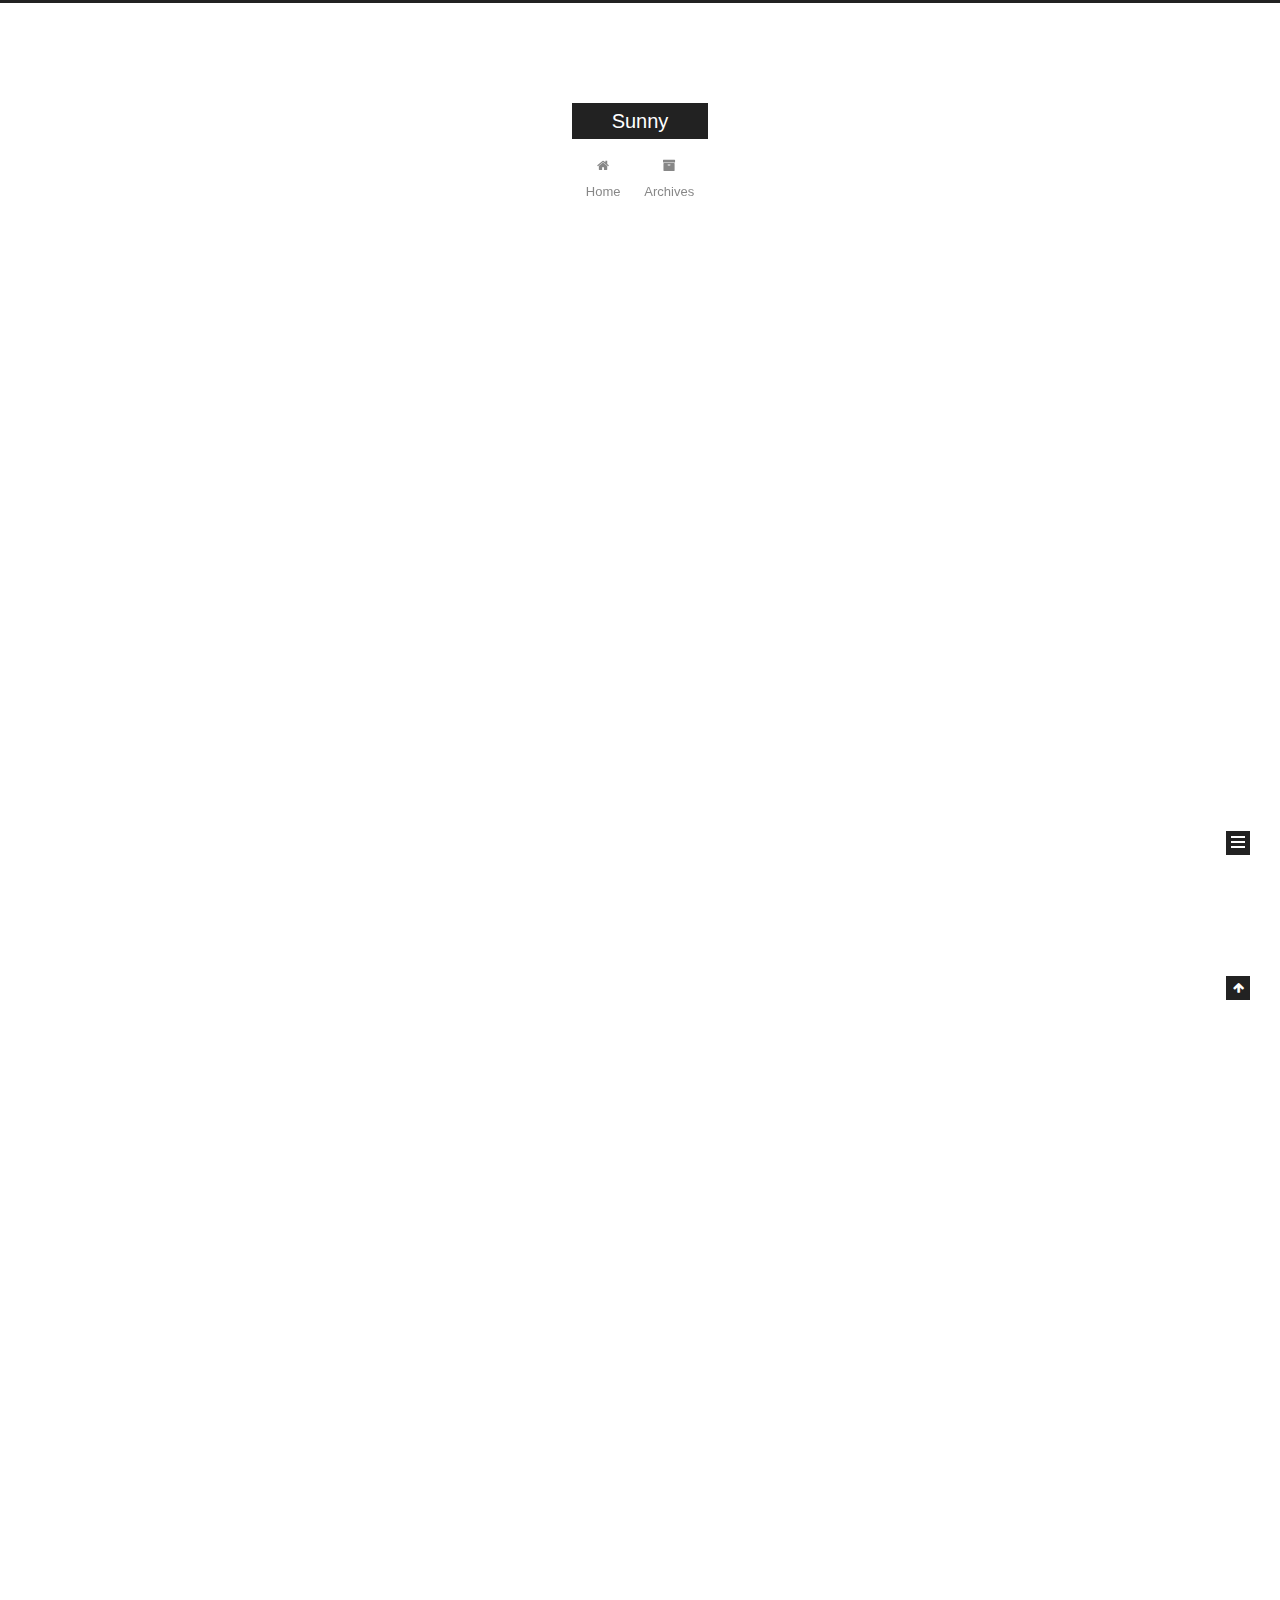
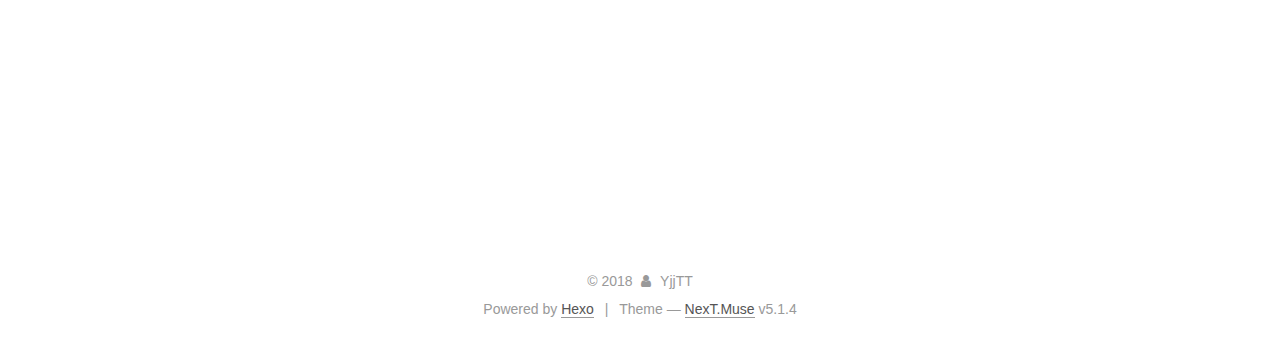
==== commit 551e2184: "Site updated: 2018-12-07 11:16:20" ====
--- a/index.html
+++ b/index.html
@@ -1,164 +1,546 @@
 <!DOCTYPE html>
-<html>
+
+
+
+  
+
+
+<html class="theme-next muse use-motion" lang="">
 <head><meta name="generator" content="Hexo 3.8.0">
-  <meta charset="utf-8">
-  
-
-  
-  <title>Sunny</title>
-  <meta name="viewport" content="width=device-width, initial-scale=1, maximum-scale=1">
-  <meta property="og:type" content="website">
+  <meta charset="UTF-8">
+<meta http-equiv="X-UA-Compatible" content="IE=edge">
+<meta name="viewport" content="width=device-width, initial-scale=1, maximum-scale=1">
+<meta name="theme-color" content="#222">
+
+
+
+
+
+
+
+
+
+<meta http-equiv="Cache-Control" content="no-transform">
+<meta http-equiv="Cache-Control" content="no-siteapp">
+
+
+
+
+
+
+
+
+
+
+
+
+
+
+
+
+  
+  
+  <link href="/lib/fancybox/source/jquery.fancybox.css?v=2.1.5" rel="stylesheet" type="text/css">
+
+
+
+
+
+
+
+<link href="/lib/font-awesome/css/font-awesome.min.css?v=4.6.2" rel="stylesheet" type="text/css">
+
+<link href="/css/main.css?v=5.1.4" rel="stylesheet" type="text/css">
+
+
+  <link rel="apple-touch-icon" sizes="180x180" href="/images/apple-touch-icon-next.png?v=5.1.4">
+
+
+  <link rel="icon" type="image/png" sizes="32x32" href="/images/favicon-32x32-next.png?v=5.1.4">
+
+
+  <link rel="icon" type="image/png" sizes="16x16" href="/images/favicon-16x16-next.png?v=5.1.4">
+
+
+  <link rel="mask-icon" href="/images/logo.svg?v=5.1.4" color="#222">
+
+
+
+
+
+  <meta name="keywords" content="Hexo, NexT">
+
+
+
+
+
+
+
+
+
+
+<meta property="og:type" content="website">
 <meta property="og:title" content="Sunny">
 <meta property="og:url" content="http://yoursite.com/index.html">
 <meta property="og:site_name" content="Sunny">
 <meta property="og:locale" content="default">
 <meta name="twitter:card" content="summary">
 <meta name="twitter:title" content="Sunny">
-  
-    <link rel="alternate" href="/atom.xml" title="Sunny" type="application/atom+xml">
-  
-  
-    <link rel="icon" href="/favicon.png">
-  
-  
-    <link href="//fonts.googleapis.com/css?family=Source+Code+Pro" rel="stylesheet" type="text/css">
-  
-  <link rel="stylesheet" href="/css/style.css">
+
+
+
+<script type="text/javascript" id="hexo.configurations">
+  var NexT = window.NexT || {};
+  var CONFIG = {
+    root: '/',
+    scheme: 'Muse',
+    version: '5.1.4',
+    sidebar: {"position":"left","display":"post","offset":12,"b2t":false,"scrollpercent":false,"onmobile":false},
+    fancybox: true,
+    tabs: true,
+    motion: {"enable":true,"async":false,"transition":{"post_block":"fadeIn","post_header":"slideDownIn","post_body":"slideDownIn","coll_header":"slideLeftIn","sidebar":"slideUpIn"}},
+    duoshuo: {
+      userId: '0',
+      author: 'Author'
+    },
+    algolia: {
+      applicationID: '',
+      apiKey: '',
+      indexName: '',
+      hits: {"per_page":10},
+      labels: {"input_placeholder":"Search for Posts","hits_empty":"We didn't find any results for the search: ${query}","hits_stats":"${hits} results found in ${time} ms"}
+    }
+  };
+</script>
+
+
+
+  <link rel="canonical" href="http://yoursite.com/">
+
+
+
+
+
+  <title>Sunny</title>
+  
+
+
+
+
+
+
+
+
 </head>
-</html>
-<body>
-  <div id="container">
-    <div id="wrap">
-      <header id="header">
-  <div id="banner"></div>
-  <div id="header-outer" class="outer">
-    <div id="header-title" class="inner">
-      <h1 id="logo-wrap">
-        <a href="/" id="logo">Sunny</a>
-      </h1>
-      
+
+<body itemscope="" itemtype="http://schema.org/WebPage" lang="default">
+
+  
+  
+    
+  
+
+  <div class="container sidebar-position-left 
+  page-home">
+    <div class="headband"></div>
+
+    <header id="header" class="header" itemscope="" itemtype="http://schema.org/WPHeader">
+      <div class="header-inner"><div class="site-brand-wrapper">
+  <div class="site-meta ">
+    
+
+    <div class="custom-logo-site-title">
+      <a href="/" class="brand" rel="start">
+        <span class="logo-line-before"><i></i></span>
+        <span class="site-title">Sunny</span>
+        <span class="logo-line-after"><i></i></span>
+      </a>
     </div>
-    <div id="header-inner" class="inner">
-      <nav id="main-nav">
-        <a id="main-nav-toggle" class="nav-icon"></a>
-        
-          <a class="main-nav-link" href="/">Home</a>
-        
-          <a class="main-nav-link" href="/archives">Archives</a>
-        
-      </nav>
-      <nav id="sub-nav">
-        
-          <a id="nav-rss-link" class="nav-icon" href="/atom.xml" title="RSS Feed"></a>
-        
-        <a id="nav-search-btn" class="nav-icon" title="Search"></a>
-      </nav>
-      <div id="search-form-wrap">
-        <form action="//google.com/search" method="get" accept-charset="UTF-8" class="search-form"><input type="search" name="q" class="search-form-input" placeholder="Search"><button type="submit" class="search-form-submit">&#xF002;</button><input type="hidden" name="sitesearch" value="http://yoursite.com"></form>
-      </div>
+      
+        <p class="site-subtitle"></p>
+      
+  </div>
+
+  <div class="site-nav-toggle">
+    <button>
+      <span class="btn-bar"></span>
+      <span class="btn-bar"></span>
+      <span class="btn-bar"></span>
+    </button>
+  </div>
+</div>
+
+<nav class="site-nav">
+  
+
+  
+    <ul id="menu" class="menu">
+      
+        
+        <li class="menu-item menu-item-home">
+          <a href="/" rel="section">
+            
+              <i class="menu-item-icon fa fa-fw fa-home"></i> <br>
+            
+            Home
+          </a>
+        </li>
+      
+        
+        <li class="menu-item menu-item-archives">
+          <a href="/archives/" rel="section">
+            
+              <i class="menu-item-icon fa fa-fw fa-archive"></i> <br>
+            
+            Archives
+          </a>
+        </li>
+      
+
+      
+    </ul>
+  
+
+  
+</nav>
+
+
+
+ </div>
+    </header>
+
+    <main id="main" class="main">
+      <div class="main-inner">
+        <div class="content-wrap">
+          <div id="content" class="content">
+            
+  <section id="posts" class="posts-expand">
+    
+      
+
+  
+
+  
+  
+  
+
+  <article class="post post-type-normal" itemscope="" itemtype="http://schema.org/Article">
+  
+  
+  
+  <div class="post-block">
+    <link itemprop="mainEntityOfPage" href="http://yoursite.com/2018/12/07/第二篇博客/">
+
+    <span hidden itemprop="author" itemscope="" itemtype="http://schema.org/Person">
+      <meta itemprop="name" content="YjjTT">
+      <meta itemprop="description" content="">
+      <meta itemprop="image" content="/images/avatar.gif">
+    </span>
+
+    <span hidden itemprop="publisher" itemscope="" itemtype="http://schema.org/Organization">
+      <meta itemprop="name" content="Sunny">
+    </span>
+
+    
+      <header class="post-header">
+
+        
+        
+          <h1 class="post-title" itemprop="name headline">
+                
+                <a class="post-title-link" href="/2018/12/07/第二篇博客/" itemprop="url">第二篇博客</a></h1>
+        
+
+        <div class="post-meta">
+          <span class="post-time">
+            
+              <span class="post-meta-item-icon">
+                <i class="fa fa-calendar-o"></i>
+              </span>
+              
+                <span class="post-meta-item-text">Posted on</span>
+              
+              <time title="Post created" itemprop="dateCreated datePublished" datetime="2018-12-07T10:21:20+08:00">
+                2018-12-07
+              </time>
+            
+
+            
+
+            
+          </span>
+
+          
+
+          
+            
+          
+
+          
+          
+
+          
+
+          
+
+          
+
+        </div>
+      </header>
+    
+
+    
+    
+    
+    <div class="post-body" itemprop="articleBody">
+
+      
+      
+
+      
+        
+          
+            <p>阿斯达卡辣咖喱嘎哈联合国</p>
+<p>桑克拉苏格拉</p>
+
+          
+        
+      
     </div>
-  </div>
-</header>
-      <div class="outer">
-        <section id="main">
-  
-    <article id="post-第二篇博客" class="article article-type-post" itemscope="" itemprop="blogPost">
-  <div class="article-meta">
-    <a href="/2018/12/07/第二篇博客/" class="article-date">
-  <time datetime="2018-12-07T02:21:20.000Z" itemprop="datePublished">2018-12-07</time>
-</a>
-    
-  </div>
-  <div class="article-inner">
-    
-    
-      <header class="article-header">
-        
-  
-    <h1 itemprop="name">
-      <a class="article-title" href="/2018/12/07/第二篇博客/">第二篇博客</a>
-    </h1>
-  
-
-      </header>
-    
-    <div class="article-entry" itemprop="articleBody">
-      
-        <p>阿斯达卡辣咖喱嘎哈联合国</p>
-<p>桑克拉苏格拉</p>
-
-      
-    </div>
-    <footer class="article-footer">
-      <a data-url="http://yoursite.com/2018/12/07/第二篇博客/" data-id="cjpdemzuh0002g9wu6bw7nnru" class="article-share-link">Share</a>
-      
+    
+    
+    
+
+    
+
+    
+
+    
+
+    <footer class="post-footer">
+      
+
+      
+
+      
+
+      
+      
+        <div class="post-eof"></div>
       
     </footer>
   </div>
   
-</article>
-
-
-  
-    <article id="post-开博大吉" class="article article-type-post" itemscope="" itemprop="blogPost">
-  <div class="article-meta">
-    <a href="/2018/12/07/开博大吉/" class="article-date">
-  <time datetime="2018-12-07T02:10:25.000Z" itemprop="datePublished">2018-12-07</time>
-</a>
-    
-  </div>
-  <div class="article-inner">
-    
-    
-      <header class="article-header">
-        
-  
-    <h1 itemprop="name">
-      <a class="article-title" href="/2018/12/07/开博大吉/">开博大吉</a>
-    </h1>
-  
-
+  
+  
+  </article>
+
+
+    
+      
+
+  
+
+  
+  
+  
+
+  <article class="post post-type-normal" itemscope="" itemtype="http://schema.org/Article">
+  
+  
+  
+  <div class="post-block">
+    <link itemprop="mainEntityOfPage" href="http://yoursite.com/2018/12/07/开博大吉/">
+
+    <span hidden itemprop="author" itemscope="" itemtype="http://schema.org/Person">
+      <meta itemprop="name" content="YjjTT">
+      <meta itemprop="description" content="">
+      <meta itemprop="image" content="/images/avatar.gif">
+    </span>
+
+    <span hidden itemprop="publisher" itemscope="" itemtype="http://schema.org/Organization">
+      <meta itemprop="name" content="Sunny">
+    </span>
+
+    
+      <header class="post-header">
+
+        
+        
+          <h1 class="post-title" itemprop="name headline">
+                
+                <a class="post-title-link" href="/2018/12/07/开博大吉/" itemprop="url">开博大吉</a></h1>
+        
+
+        <div class="post-meta">
+          <span class="post-time">
+            
+              <span class="post-meta-item-icon">
+                <i class="fa fa-calendar-o"></i>
+              </span>
+              
+                <span class="post-meta-item-text">Posted on</span>
+              
+              <time title="Post created" itemprop="dateCreated datePublished" datetime="2018-12-07T10:10:25+08:00">
+                2018-12-07
+              </time>
+            
+
+            
+
+            
+          </span>
+
+          
+
+          
+            
+          
+
+          
+          
+
+          
+
+          
+
+          
+
+        </div>
       </header>
     
-    <div class="article-entry" itemprop="articleBody">
-      
+
+    
+    
+    
+    <div class="post-body" itemprop="articleBody">
+
+      
+      
+
+      
+        
+          
+            
+          
         
       
     </div>
-    <footer class="article-footer">
-      <a data-url="http://yoursite.com/2018/12/07/开博大吉/" data-id="cjpdemzue0001g9wuu5j5s8ou" class="article-share-link">Share</a>
-      
+    
+    
+    
+
+    
+
+    
+
+    
+
+    <footer class="post-footer">
+      
+
+      
+
+      
+
+      
+      
+        <div class="post-eof"></div>
       
     </footer>
   </div>
   
-</article>
-
-
-  
-    <article id="post-hello-world" class="article article-type-post" itemscope="" itemprop="blogPost">
-  <div class="article-meta">
-    <a href="/2018/12/07/hello-world/" class="article-date">
-  <time datetime="2018-12-07T02:08:58.300Z" itemprop="datePublished">2018-12-07</time>
-</a>
-    
-  </div>
-  <div class="article-inner">
-    
-    
-      <header class="article-header">
-        
-  
-    <h1 itemprop="name">
-      <a class="article-title" href="/2018/12/07/hello-world/">Hello World</a>
-    </h1>
-  
-
+  
+  
+  </article>
+
+
+    
+      
+
+  
+
+  
+  
+  
+
+  <article class="post post-type-normal" itemscope="" itemtype="http://schema.org/Article">
+  
+  
+  
+  <div class="post-block">
+    <link itemprop="mainEntityOfPage" href="http://yoursite.com/2018/12/07/hello-world/">
+
+    <span hidden itemprop="author" itemscope="" itemtype="http://schema.org/Person">
+      <meta itemprop="name" content="YjjTT">
+      <meta itemprop="description" content="">
+      <meta itemprop="image" content="/images/avatar.gif">
+    </span>
+
+    <span hidden itemprop="publisher" itemscope="" itemtype="http://schema.org/Organization">
+      <meta itemprop="name" content="Sunny">
+    </span>
+
+    
+      <header class="post-header">
+
+        
+        
+          <h1 class="post-title" itemprop="name headline">
+                
+                <a class="post-title-link" href="/2018/12/07/hello-world/" itemprop="url">Hello World</a></h1>
+        
+
+        <div class="post-meta">
+          <span class="post-time">
+            
+              <span class="post-meta-item-icon">
+                <i class="fa fa-calendar-o"></i>
+              </span>
+              
+                <span class="post-meta-item-text">Posted on</span>
+              
+              <time title="Post created" itemprop="dateCreated datePublished" datetime="2018-12-07T10:08:58+08:00">
+                2018-12-07
+              </time>
+            
+
+            
+
+            
+          </span>
+
+          
+
+          
+            
+          
+
+          
+          
+
+          
+
+          
+
+          
+
+        </div>
       </header>
     
-    <div class="article-entry" itemprop="articleBody">
-      
-        <p>Welcome to <a href="https://hexo.io/" target="_blank" rel="noopener">Hexo</a>! This is your very first post. Check <a href="https://hexo.io/docs/" target="_blank" rel="noopener">documentation</a> for more info. If you get any problems when using Hexo, you can find the answer in <a href="https://hexo.io/docs/troubleshooting.html" target="_blank" rel="noopener">troubleshooting</a> or you can ask me on <a href="https://github.com/hexojs/hexo/issues" target="_blank" rel="noopener">GitHub</a>.</p>
+
+    
+    
+    
+    <div class="post-body" itemprop="articleBody">
+
+      
+      
+
+      
+        
+          
+            <p>Welcome to <a href="https://hexo.io/" target="_blank" rel="noopener">Hexo</a>! This is your very first post. Check <a href="https://hexo.io/docs/" target="_blank" rel="noopener">documentation</a> for more info. If you get any problems when using Hexo, you can find the answer in <a href="https://hexo.io/docs/troubleshooting.html" target="_blank" rel="noopener">troubleshooting</a> or you can ask me on <a href="https://github.com/hexojs/hexo/issues" target="_blank" rel="noopener">GitHub</a>.</p>
 <h2 id="Quick-Start"><a href="#Quick-Start" class="headerlink" title="Quick Start"></a>Quick Start</h2><h3 id="Create-a-new-post"><a href="#Create-a-new-post" class="headerlink" title="Create a new post"></a>Create a new post</h3><figure class="highlight bash"><table><tr><td class="gutter"><pre><span class="line">1</span><br></pre></td><td class="code"><pre><span class="line">$ hexo new <span class="string">"My New Post"</span></span><br></pre></td></tr></table></figure>
 <p>More info: <a href="https://hexo.io/docs/writing.html" target="_blank" rel="noopener">Writing</a></p>
 <h3 id="Run-server"><a href="#Run-server" class="headerlink" title="Run server"></a>Run server</h3><figure class="highlight bash"><table><tr><td class="gutter"><pre><span class="line">1</span><br></pre></td><td class="code"><pre><span class="line">$ hexo server</span><br></pre></td></tr></table></figure>
@@ -168,99 +550,307 @@
 <h3 id="Deploy-to-remote-sites"><a href="#Deploy-to-remote-sites" class="headerlink" title="Deploy to remote sites"></a>Deploy to remote sites</h3><figure class="highlight bash"><table><tr><td class="gutter"><pre><span class="line">1</span><br></pre></td><td class="code"><pre><span class="line">$ hexo deploy</span><br></pre></td></tr></table></figure>
 <p>More info: <a href="https://hexo.io/docs/deployment.html" target="_blank" rel="noopener">Deployment</a></p>
 
+          
+        
       
     </div>
-    <footer class="article-footer">
-      <a data-url="http://yoursite.com/2018/12/07/hello-world/" data-id="cjpdemzu60000g9wuornib8cc" class="article-share-link">Share</a>
-      
+    
+    
+    
+
+    
+
+    
+
+    
+
+    <footer class="post-footer">
+      
+
+      
+
+      
+
+      
+      
+        <div class="post-eof"></div>
       
     </footer>
   </div>
   
-</article>
-
-
-  
-
-
-</section>
-        
-          <aside id="sidebar">
-  
-    
-
-  
-    
-
-  
-    
-  
-    
-  <div class="widget-wrap">
-    <h3 class="widget-title">Archives</h3>
-    <div class="widget">
-      <ul class="archive-list"><li class="archive-list-item"><a class="archive-list-link" href="/archives/2018/12/">December 2018</a></li></ul>
+  
+  
+  </article>
+
+
+    
+  </section>
+
+  
+
+
+          </div>
+          
+
+
+          
+
+        </div>
+        
+          
+  
+  <div class="sidebar-toggle">
+    <div class="sidebar-toggle-line-wrap">
+      <span class="sidebar-toggle-line sidebar-toggle-line-first"></span>
+      <span class="sidebar-toggle-line sidebar-toggle-line-middle"></span>
+      <span class="sidebar-toggle-line sidebar-toggle-line-last"></span>
     </div>
   </div>
 
-
-  
-    
-  <div class="widget-wrap">
-    <h3 class="widget-title">Recent Posts</h3>
-    <div class="widget">
-      <ul>
-        
-          <li>
-            <a href="/2018/12/07/第二篇博客/">第二篇博客</a>
-          </li>
-        
-          <li>
-            <a href="/2018/12/07/开博大吉/">开博大吉</a>
-          </li>
-        
-          <li>
-            <a href="/2018/12/07/hello-world/">Hello World</a>
-          </li>
-        
-      </ul>
+  <aside id="sidebar" class="sidebar">
+    
+    <div class="sidebar-inner">
+
+      
+
+      
+
+      <section class="site-overview-wrap sidebar-panel sidebar-panel-active">
+        <div class="site-overview">
+          <div class="site-author motion-element" itemprop="author" itemscope="" itemtype="http://schema.org/Person">
+            
+              <p class="site-author-name" itemprop="name">YjjTT</p>
+              <p class="site-description motion-element" itemprop="description"></p>
+          </div>
+
+          <nav class="site-state motion-element">
+
+            
+              <div class="site-state-item site-state-posts">
+              
+                <a href="/archives/">
+              
+                  <span class="site-state-item-count">3</span>
+                  <span class="site-state-item-name">posts</span>
+                </a>
+              </div>
+            
+
+            
+
+            
+
+          </nav>
+
+          
+
+          
+
+          
+          
+
+          
+          
+
+          
+
+        </div>
+      </section>
+
+      
+
+      
+
     </div>
+  </aside>
+
+
+        
+      </div>
+    </main>
+
+    <footer id="footer" class="footer">
+      <div class="footer-inner">
+        <div class="copyright">&copy; <span itemprop="copyrightYear">2018</span>
+  <span class="with-love">
+    <i class="fa fa-user"></i>
+  </span>
+  <span class="author" itemprop="copyrightHolder">YjjTT</span>
+
+  
+</div>
+
+
+  <div class="powered-by">Powered by <a class="theme-link" target="_blank" href="https://hexo.io">Hexo</a></div>
+
+
+
+  <span class="post-meta-divider">|</span>
+
+
+
+  <div class="theme-info">Theme &mdash; <a class="theme-link" target="_blank" href="https://github.com/iissnan/hexo-theme-next">NexT.Muse</a> v5.1.4</div>
+
+
+
+
+        
+
+
+
+
+
+
+
+        
+      </div>
+    </footer>
+
+    
+      <div class="back-to-top">
+        <i class="fa fa-arrow-up"></i>
+        
+      </div>
+    
+
+    
+
   </div>
 
   
-</aside>
-        
-      </div>
-      <footer id="footer">
-  
-  <div class="outer">
-    <div id="footer-info" class="inner">
-      &copy; 2018 YjjTT<br>
-      Powered by <a href="http://hexo.io/" target="_blank">Hexo</a>
-    </div>
-  </div>
-</footer>
-    </div>
-    <nav id="mobile-nav">
-  
-    <a href="/" class="mobile-nav-link">Home</a>
-  
-    <a href="/archives" class="mobile-nav-link">Archives</a>
-  
-</nav>
-    
-
-<script src="//ajax.googleapis.com/ajax/libs/jquery/2.0.3/jquery.min.js"></script>
-
-
-  <link rel="stylesheet" href="/fancybox/jquery.fancybox.css">
-  <script src="/fancybox/jquery.fancybox.pack.js"></script>
-
-
-<script src="/js/script.js"></script>
-
-
-
-  </div>
+
+<script type="text/javascript">
+  if (Object.prototype.toString.call(window.Promise) !== '[object Function]') {
+    window.Promise = null;
+  }
+</script>
+
+
+
+
+
+
+
+
+
+  
+
+
+
+
+
+
+
+
+
+
+
+
+  
+  
+    <script type="text/javascript" src="/lib/jquery/index.js?v=2.1.3"></script>
+  
+
+  
+  
+    <script type="text/javascript" src="/lib/fastclick/lib/fastclick.min.js?v=1.0.6"></script>
+  
+
+  
+  
+    <script type="text/javascript" src="/lib/jquery_lazyload/jquery.lazyload.js?v=1.9.7"></script>
+  
+
+  
+  
+    <script type="text/javascript" src="/lib/velocity/velocity.min.js?v=1.2.1"></script>
+  
+
+  
+  
+    <script type="text/javascript" src="/lib/velocity/velocity.ui.min.js?v=1.2.1"></script>
+  
+
+  
+  
+    <script type="text/javascript" src="/lib/fancybox/source/jquery.fancybox.pack.js?v=2.1.5"></script>
+  
+
+
+  
+
+
+  <script type="text/javascript" src="/js/src/utils.js?v=5.1.4"></script>
+
+  <script type="text/javascript" src="/js/src/motion.js?v=5.1.4"></script>
+
+
+
+  
+  
+
+  
+
+  
+
+
+  <script type="text/javascript" src="/js/src/bootstrap.js?v=5.1.4"></script>
+
+
+
+  
+
+
+  
+
+
+
+
+	
+
+
+
+
+
+  
+
+
+
+
+
+  
+
+
+
+
+
+
+
+
+
+
+
+
+  
+
+
+
+
+
+  
+
+  
+
+  
+
+  
+  
+
+  
+
+  
+
+  
+
 </body>
-</html>+</html>
--- a/css/main.css
+++ b/css/main.css
@@ -0,0 +1,2662 @@
+/* normalize.css v3.0.2 | MIT License | git.io/normalize */
+html {
+  font-family: sans-serif; /* 1 */
+  -ms-text-size-adjust: 100%; /* 2 */
+  -webkit-text-size-adjust: 100%; /* 2 */
+}
+body {
+  margin: 0;
+}
+article,
+aside,
+details,
+figcaption,
+figure,
+footer,
+header,
+hgroup,
+main,
+menu,
+nav,
+section,
+summary {
+  display: block;
+}
+audio,
+canvas,
+progress,
+video {
+  display: inline-block; /* 1 */
+  vertical-align: baseline; /* 2 */
+}
+audio:not([controls]) {
+  display: none;
+  height: 0;
+}
+[hidden],
+template {
+  display: none;
+}
+a {
+  background-color: transparent;
+}
+a:active,
+a:hover {
+  outline: 0;
+}
+abbr[title] {
+  border-bottom: 1px dotted;
+}
+b,
+strong {
+  font-weight: bold;
+}
+dfn {
+  font-style: italic;
+}
+h1 {
+  font-size: 2em;
+  margin: 0.67em 0;
+}
+mark {
+  background: #ff0;
+  color: #000;
+}
+small {
+  font-size: 80%;
+}
+sub,
+sup {
+  font-size: 75%;
+  line-height: 0;
+  position: relative;
+  vertical-align: baseline;
+}
+sup {
+  top: -0.5em;
+}
+sub {
+  bottom: -0.25em;
+}
+img {
+  border: 0;
+}
+svg:not(:root) {
+  overflow: hidden;
+}
+figure {
+  margin: 1em 40px;
+}
+hr {
+  -moz-box-sizing: content-box;
+  box-sizing: content-box;
+  height: 0;
+}
+pre {
+  overflow: auto;
+}
+code,
+kbd,
+pre,
+samp {
+  font-family: monospace, monospace;
+  font-size: 1em;
+}
+button,
+input,
+optgroup,
+select,
+textarea {
+  color: inherit; /* 1 */
+  font: inherit; /* 2 */
+  margin: 0; /* 3 */
+}
+button {
+  overflow: visible;
+}
+button,
+select {
+  text-transform: none;
+}
+button,
+html input[type="button"],
+input[type="reset"],
+input[type="submit"] {
+  -webkit-appearance: button; /* 2 */
+  cursor: pointer; /* 3 */
+}
+button[disabled],
+html input[disabled] {
+  cursor: default;
+}
+button::-moz-focus-inner,
+input::-moz-focus-inner {
+  border: 0;
+  padding: 0;
+}
+input {
+  line-height: normal;
+}
+input[type="checkbox"],
+input[type="radio"] {
+  box-sizing: border-box; /* 1 */
+  padding: 0; /* 2 */
+}
+input[type="number"]::-webkit-inner-spin-button,
+input[type="number"]::-webkit-outer-spin-button {
+  height: auto;
+}
+input[type="search"] {
+  -webkit-appearance: textfield; /* 1 */
+  -moz-box-sizing: content-box;
+  -webkit-box-sizing: content-box; /* 2 */
+  box-sizing: content-box;
+}
+input[type="search"]::-webkit-search-cancel-button,
+input[type="search"]::-webkit-search-decoration {
+  -webkit-appearance: none;
+}
+fieldset {
+  border: 1px solid #c0c0c0;
+  margin: 0 2px;
+  padding: 0.35em 0.625em 0.75em;
+}
+legend {
+  border: 0; /* 1 */
+  padding: 0; /* 2 */
+}
+textarea {
+  overflow: auto;
+}
+optgroup {
+  font-weight: bold;
+}
+table {
+  border-collapse: collapse;
+  border-spacing: 0;
+}
+td,
+th {
+  padding: 0;
+}
+::selection {
+  background: #262a30;
+  color: #fff;
+}
+body {
+  position: relative;
+  font-family: 'Lato', "PingFang SC", "Microsoft YaHei", sans-serif;
+  font-size: 14px;
+  line-height: 2;
+  color: #555;
+  background: #fff;
+}
+@media (max-width: 767px) {
+  body {
+    padding-right: 0 !important;
+  }
+}
+@media (min-width: 768px) and (max-width: 991px) {
+  body {
+    padding-right: 0 !important;
+  }
+}
+@media (min-width: 1600px) {
+  body {
+    font-size: 16px;
+  }
+}
+h1,
+h2,
+h3,
+h4,
+h5,
+h6 {
+  margin: 0;
+  padding: 0;
+  font-weight: bold;
+  line-height: 1.5;
+  font-family: 'Lato', "PingFang SC", "Microsoft YaHei", sans-serif;
+}
+h2,
+h3,
+h4,
+h5,
+h6 {
+  margin: 20px 0 15px;
+}
+h1 {
+  font-size: 22px;
+}
+@media (max-width: 767px) {
+  h1 {
+    font-size: 18px;
+  }
+}
+h2 {
+  font-size: 20px;
+}
+@media (max-width: 767px) {
+  h2 {
+    font-size: 16px;
+  }
+}
+h3 {
+  font-size: 18px;
+}
+@media (max-width: 767px) {
+  h3 {
+    font-size: 14px;
+  }
+}
+h4 {
+  font-size: 16px;
+}
+@media (max-width: 767px) {
+  h4 {
+    font-size: 12px;
+  }
+}
+h5 {
+  font-size: 14px;
+}
+@media (max-width: 767px) {
+  h5 {
+    font-size: 10px;
+  }
+}
+h6 {
+  font-size: 12px;
+}
+@media (max-width: 767px) {
+  h6 {
+    font-size: 8px;
+  }
+}
+p {
+  margin: 0 0 20px 0;
+}
+a {
+  color: #555;
+  text-decoration: none;
+  outline: none;
+  border-bottom: 1px solid #999;
+  word-wrap: break-word;
+}
+a:hover {
+  color: #222;
+  border-bottom-color: #222;
+}
+blockquote {
+  margin: 0;
+  padding: 0;
+}
+img {
+  display: block;
+  margin: auto;
+  max-width: 100%;
+  height: auto;
+}
+hr {
+  margin: 40px 0;
+  height: 3px;
+  border: none;
+  background-color: #ddd;
+  background-image: repeating-linear-gradient(-45deg, #fff, #fff 4px, transparent 4px, transparent 8px);
+}
+blockquote {
+  padding: 0 15px;
+  color: #666;
+  border-left: 4px solid #ddd;
+}
+blockquote cite::before {
+  content: "-";
+  padding: 0 5px;
+}
+dt {
+  font-weight: 700;
+}
+dd {
+  margin: 0;
+  padding: 0;
+}
+kbd {
+  border: 1px solid #ccc;
+  border-radius: 0.2em;
+  box-shadow: 0.1em 0.1em 0.2em rgba(0,0,0,0.1);
+  background-color: #f9f9f9;
+  font-family: inherit;
+  background-image: -webkit-linear-gradient(top, #eee, #fff, #eee);
+  padding: 0.1em 0.3em;
+  white-space: nowrap;
+}
+.text-left {
+  text-align: left;
+}
+.text-center {
+  text-align: center;
+}
+.text-right {
+  text-align: right;
+}
+.text-justify {
+  text-align: justify;
+}
+.text-nowrap {
+  white-space: nowrap;
+}
+.text-lowercase {
+  text-transform: lowercase;
+}
+.text-uppercase {
+  text-transform: uppercase;
+}
+.text-capitalize {
+  text-transform: capitalize;
+}
+.center-block {
+  display: block;
+  margin-left: auto;
+  margin-right: auto;
+}
+.clearfix:before,
+.clearfix:after {
+  content: " ";
+  display: table;
+}
+.clearfix:after {
+  clear: both;
+}
+.pullquote {
+  width: 45%;
+}
+.pullquote.left {
+  float: left;
+  margin-left: 5px;
+  margin-right: 10px;
+}
+.pullquote.right {
+  float: right;
+  margin-left: 10px;
+  margin-right: 5px;
+}
+.affix.affix.affix {
+  position: fixed;
+}
+.translation {
+  margin-top: -20px;
+  font-size: 14px;
+  color: #999;
+}
+.scrollbar-measure {
+  width: 100px;
+  height: 100px;
+  overflow: scroll;
+  position: absolute;
+  top: -9999px;
+}
+.use-motion .motion-element {
+  opacity: 0;
+}
+table {
+  margin: 20px 0;
+  width: 100%;
+  border-collapse: collapse;
+  border-spacing: 0;
+  border: 1px solid #ddd;
+  font-size: 14px;
+  table-layout: fixed;
+  word-wrap: break-all;
+}
+table>tbody>tr:nth-of-type(odd) {
+  background-color: #f9f9f9;
+}
+table>tbody>tr:hover {
+  background-color: #f5f5f5;
+}
+caption,
+th,
+td {
+  padding: 8px;
+  text-align: left;
+  vertical-align: middle;
+  font-weight: normal;
+}
+th,
+td {
+  border-bottom: 3px solid #ddd;
+  border-right: 1px solid #eee;
+}
+th {
+  padding-bottom: 10px;
+  font-weight: 700;
+}
+td {
+  border-bottom-width: 1px;
+}
+html,
+body {
+  height: 100%;
+}
+.container {
+  position: relative;
+  min-height: 100%;
+}
+.header-inner {
+  margin: 0 auto;
+  padding: 100px 0 70px;
+  width: 700px;
+}
+@media (min-width: 1600px) {
+  .container .header-inner {
+    width: 900px;
+  }
+}
+.main {
+  padding-bottom: 150px;
+}
+.main-inner {
+  margin: 0 auto;
+  width: 700px;
+}
+@media (min-width: 1600px) {
+  .container .main-inner {
+    width: 900px;
+  }
+}
+.footer {
+  position: absolute;
+  left: 0;
+  bottom: 0;
+  width: 100%;
+  min-height: 50px;
+}
+.footer-inner {
+  box-sizing: border-box;
+  margin: 20px auto;
+  width: 700px;
+}
+@media (min-width: 1600px) {
+  .container .footer-inner {
+    width: 900px;
+  }
+}
+pre,
+.highlight {
+  overflow: auto;
+  margin: 20px 0;
+  padding: 0;
+  font-size: 13px;
+  color: #4d4d4c;
+  background: #f7f7f7;
+  line-height: 1.6;
+}
+pre,
+code {
+  font-family: consolas, Menlo, "PingFang SC", "Microsoft YaHei", monospace;
+}
+code {
+  padding: 2px 4px;
+  word-wrap: break-word;
+  color: #555;
+  background: #eee;
+  border-radius: 3px;
+  font-size: 13px;
+}
+pre {
+  padding: 10px;
+}
+pre code {
+  padding: 0;
+  color: #4d4d4c;
+  background: none;
+  text-shadow: none;
+}
+.highlight {
+  border-radius: 1px;
+}
+.highlight pre {
+  border: none;
+  margin: 0;
+  padding: 10px 0;
+}
+.highlight table {
+  margin: 0;
+  width: auto;
+  border: none;
+}
+.highlight td {
+  border: none;
+  padding: 0;
+}
+.highlight figcaption {
+  font-size: 1em;
+  color: #4d4d4c;
+  line-height: 1em;
+  margin-bottom: 1em;
+}
+.highlight figcaption:before,
+.highlight figcaption:after {
+  content: " ";
+  display: table;
+}
+.highlight figcaption:after {
+  clear: both;
+}
+.highlight figcaption a {
+  float: right;
+  color: #4d4d4c;
+}
+.highlight figcaption a:hover {
+  border-bottom-color: #4d4d4c;
+}
+.highlight .gutter pre {
+  padding-left: 10px;
+  padding-right: 10px;
+  color: #869194;
+  text-align: right;
+  background-color: #eff2f3;
+}
+.highlight .code pre {
+  width: 100%;
+  padding-left: 10px;
+  padding-right: 10px;
+  background-color: #f7f7f7;
+}
+.highlight .line {
+  height: 20px;
+}
+.gutter {
+  -webkit-user-select: none;
+  -moz-user-select: none;
+  -ms-user-select: none;
+  user-select: none;
+}
+.gist table {
+  width: auto;
+}
+.gist table td {
+  border: none;
+}
+pre .deletion {
+  background: #fdd;
+}
+pre .addition {
+  background: #dfd;
+}
+pre .meta {
+  color: #8959a8;
+}
+pre .comment {
+  color: #8e908c;
+}
+pre .variable,
+pre .attribute,
+pre .tag,
+pre .regexp,
+pre .ruby .constant,
+pre .xml .tag .title,
+pre .xml .pi,
+pre .xml .doctype,
+pre .html .doctype,
+pre .css .id,
+pre .css .class,
+pre .css .pseudo {
+  color: #c82829;
+}
+pre .number,
+pre .preprocessor,
+pre .built_in,
+pre .literal,
+pre .params,
+pre .constant,
+pre .command {
+  color: #f5871f;
+}
+pre .ruby .class .title,
+pre .css .rules .attribute,
+pre .string,
+pre .value,
+pre .inheritance,
+pre .header,
+pre .ruby .symbol,
+pre .xml .cdata,
+pre .special,
+pre .number,
+pre .formula {
+  color: #718c00;
+}
+pre .title,
+pre .css .hexcolor {
+  color: #3e999f;
+}
+pre .function,
+pre .python .decorator,
+pre .python .title,
+pre .ruby .function .title,
+pre .ruby .title .keyword,
+pre .perl .sub,
+pre .javascript .title,
+pre .coffeescript .title {
+  color: #4271ae;
+}
+pre .keyword,
+pre .javascript .function {
+  color: #8959a8;
+}
+.full-image.full-image.full-image.full-image {
+  border: none;
+  max-width: 100%;
+  width: auto;
+  margin: 20px auto 25px;
+}
+@media (min-width: 992px) {
+  .full-image.full-image.full-image.full-image {
+    max-width: none;
+    width: 110%;
+    margin: 25px -5%;
+  }
+}
+.blockquote-center,
+.page-home .post-type-quote blockquote,
+.page-post-detail .post-type-quote blockquote {
+  position: relative;
+  margin: 40px 0;
+  padding: 0;
+  border-left: none;
+  text-align: center;
+}
+.blockquote-center::before,
+.page-home .post-type-quote blockquote::before,
+.page-post-detail .post-type-quote blockquote::before,
+.blockquote-center::after,
+.page-home .post-type-quote blockquote::after,
+.page-post-detail .post-type-quote blockquote::after {
+  position: absolute;
+  content: ' ';
+  display: block;
+  width: 100%;
+  height: 24px;
+  opacity: 0.2;
+  background-repeat: no-repeat;
+  background-position: 0 -6px;
+  background-size: 22px 22px;
+}
+.blockquote-center::before,
+.page-home .post-type-quote blockquote::before,
+.page-post-detail .post-type-quote blockquote::before {
+  top: -20px;
+  background-image: url("../images/quote-l.svg");
+  border-top: 1px solid #ccc;
+}
+.blockquote-center::after,
+.page-home .post-type-quote blockquote::after,
+.page-post-detail .post-type-quote blockquote::after {
+  bottom: -20px;
+  background-image: url("../images/quote-r.svg");
+  border-bottom: 1px solid #ccc;
+  background-position: 100% 8px;
+}
+.blockquote-center p,
+.page-home .post-type-quote blockquote p,
+.page-post-detail .post-type-quote blockquote p,
+.blockquote-center div,
+.page-home .post-type-quote blockquote div,
+.page-post-detail .post-type-quote blockquote div {
+  text-align: center;
+}
+.post .post-body .group-picture img {
+  box-sizing: border-box;
+  padding: 0 3px;
+  border: none;
+}
+.post .group-picture-row {
+  overflow: hidden;
+  margin-top: 6px;
+}
+.post .group-picture-row:first-child {
+  margin-top: 0;
+}
+.post .group-picture-column {
+  float: left;
+}
+.page-post-detail .post-body .group-picture-column {
+  float: none;
+  margin-top: 10px;
+  width: auto !important;
+}
+.page-post-detail .post-body .group-picture-column img {
+  margin: 0 auto;
+}
+.page-archive .group-picture-container {
+  overflow: hidden;
+}
+.page-archive .group-picture-row {
+  float: left;
+}
+.page-archive .group-picture-row:first-child {
+  margin-top: 6px;
+}
+.page-archive .group-picture-column {
+  max-width: 150px;
+  max-height: 150px;
+}
+.post-body .note {
+  position: relative;
+  padding: 15px;
+  margin-bottom: 20px;
+  border: 1px solid #eee;
+  border-left-width: 5px;
+  border-radius: 3px;
+}
+.post-body .note h2,
+.post-body .note h3,
+.post-body .note h4,
+.post-body .note h5,
+.post-body .note h6 {
+  margin-top: 0;
+  margin-bottom: 0;
+  border-bottom: initial;
+  padding-top: 0 !important;
+}
+.post-body .note p:first-child,
+.post-body .note ul:first-child,
+.post-body .note ol:first-child,
+.post-body .note table:first-child,
+.post-body .note pre:first-child,
+.post-body .note blockquote:first-child {
+  margin-top: 0;
+}
+.post-body .note p:last-child,
+.post-body .note ul:last-child,
+.post-body .note ol:last-child,
+.post-body .note table:last-child,
+.post-body .note pre:last-child,
+.post-body .note blockquote:last-child {
+  margin-bottom: 0;
+}
+.post-body .note.default {
+  border-left-color: #777;
+}
+.post-body .note.default h2,
+.post-body .note.default h3,
+.post-body .note.default h4,
+.post-body .note.default h5,
+.post-body .note.default h6 {
+  color: #777;
+}
+.post-body .note.primary {
+  border-left-color: #6f42c1;
+}
+.post-body .note.primary h2,
+.post-body .note.primary h3,
+.post-body .note.primary h4,
+.post-body .note.primary h5,
+.post-body .note.primary h6 {
+  color: #6f42c1;
+}
+.post-body .note.info {
+  border-left-color: #428bca;
+}
+.post-body .note.info h2,
+.post-body .note.info h3,
+.post-body .note.info h4,
+.post-body .note.info h5,
+.post-body .note.info h6 {
+  color: #428bca;
+}
+.post-body .note.success {
+  border-left-color: #5cb85c;
+}
+.post-body .note.success h2,
+.post-body .note.success h3,
+.post-body .note.success h4,
+.post-body .note.success h5,
+.post-body .note.success h6 {
+  color: #5cb85c;
+}
+.post-body .note.warning {
+  border-left-color: #f0ad4e;
+}
+.post-body .note.warning h2,
+.post-body .note.warning h3,
+.post-body .note.warning h4,
+.post-body .note.warning h5,
+.post-body .note.warning h6 {
+  color: #f0ad4e;
+}
+.post-body .note.danger {
+  border-left-color: #d9534f;
+}
+.post-body .note.danger h2,
+.post-body .note.danger h3,
+.post-body .note.danger h4,
+.post-body .note.danger h5,
+.post-body .note.danger h6 {
+  color: #d9534f;
+}
+.post-body .label {
+  display: inline;
+  padding: 0 2px;
+  white-space: nowrap;
+}
+.post-body .label.default {
+  background-color: #f0f0f0;
+}
+.post-body .label.primary {
+  background-color: #efe6f7;
+}
+.post-body .label.info {
+  background-color: #e5f2f8;
+}
+.post-body .label.success {
+  background-color: #e7f4e9;
+}
+.post-body .label.warning {
+  background-color: #fcf6e1;
+}
+.post-body .label.danger {
+  background-color: #fae8eb;
+}
+.post-body .tabs {
+  position: relative;
+  display: block;
+  margin-bottom: 20px;
+  padding-top: 10px;
+}
+.post-body .tabs ul.nav-tabs {
+  margin: 0;
+  padding: 0;
+  display: flex;
+  margin-bottom: -1px;
+}
+@media (max-width: 413px) {
+  .post-body .tabs ul.nav-tabs {
+    display: block;
+    margin-bottom: 5px;
+  }
+}
+.post-body .tabs ul.nav-tabs li.tab {
+  list-style-type: none !important;
+  margin: 0 0.25em 0 0;
+  border-top: 3px solid transparent;
+  border-left: 1px solid transparent;
+  border-right: 1px solid transparent;
+}
+@media (max-width: 413px) {
+  .post-body .tabs ul.nav-tabs li.tab {
+    margin: initial;
+    border-top: 1px solid transparent;
+    border-left: 3px solid transparent;
+    border-right: 1px solid transparent;
+    border-bottom: 1px solid transparent;
+  }
+}
+.post-body .tabs ul.nav-tabs li.tab a {
+  outline: 0;
+  border-bottom: initial;
+  display: block;
+  line-height: 1.8em;
+  padding: 0.25em 0.75em;
+  transition-duration: 0.2s;
+  transition-timing-function: ease-out;
+  transition-delay: 0s;
+}
+.post-body .tabs ul.nav-tabs li.tab a i {
+  width: 1.285714285714286em;
+}
+.post-body .tabs ul.nav-tabs li.tab.active {
+  border-top: 3px solid #fc6423;
+  border-left: 1px solid #ddd;
+  border-right: 1px solid #ddd;
+  background-color: #fff;
+}
+@media (max-width: 413px) {
+  .post-body .tabs ul.nav-tabs li.tab.active {
+    border-top: 1px solid #ddd;
+    border-left: 3px solid #fc6423;
+    border-right: 1px solid #ddd;
+    border-bottom: 1px solid #ddd;
+  }
+}
+.post-body .tabs ul.nav-tabs li.tab.active a {
+  cursor: default;
+  color: #555;
+}
+.post-body .tabs .tab-content {
+  background-color: #fff;
+}
+.post-body .tabs .tab-content .tab-pane {
+  border: 1px solid #ddd;
+  padding: 20px 20px 0 20px;
+}
+.post-body .tabs .tab-content .tab-pane:not(.active) {
+  display: none !important;
+}
+.post-body .tabs .tab-content .tab-pane.active {
+  display: block !important;
+}
+.btn {
+  display: inline-block;
+  padding: 0 20px;
+  font-size: 14px;
+  color: #fff;
+  background: #222;
+  border: 2px solid #222;
+  text-decoration: none;
+  border-radius: 0;
+  transition-property: background-color;
+  transition-duration: 0.2s;
+  transition-timing-function: ease-in-out;
+  transition-delay: 0s;
+  line-height: 2;
+}
+.btn:hover {
+  border-color: #222;
+  color: #222;
+  background: #fff;
+}
+.btn +.btn {
+  margin: 0 0 8px 8px;
+}
+.btn .fa-fw {
+  width: 1.285714285714286em;
+  text-align: left;
+}
+.btn-bar {
+  display: block;
+  width: 22px;
+  height: 2px;
+  background: #555;
+  border-radius: 1px;
+}
+.btn-bar+.btn-bar {
+  margin-top: 4px;
+}
+.pagination {
+  margin: 120px 0 40px;
+  text-align: center;
+  border-top: 1px solid #eee;
+}
+.page-number-basic,
+.pagination .prev,
+.pagination .next,
+.pagination .page-number,
+.pagination .space {
+  display: inline-block;
+  position: relative;
+  top: -1px;
+  margin: 0 10px;
+  padding: 0 11px;
+}
+@media (max-width: 767px) {
+  .page-number-basic,
+  .pagination .prev,
+  .pagination .next,
+  .pagination .page-number,
+  .pagination .space {
+    margin: 0 5px;
+  }
+}
+.pagination .prev,
+.pagination .next,
+.pagination .page-number {
+  border-bottom: 0;
+  border-top: 1px solid #eee;
+  transition-property: border-color;
+  transition-duration: 0.2s;
+  transition-timing-function: ease-in-out;
+  transition-delay: 0s;
+}
+.pagination .prev:hover,
+.pagination .next:hover,
+.pagination .page-number:hover {
+  border-top-color: #222;
+}
+.pagination .space {
+  padding: 0;
+  margin: 0;
+}
+.pagination .prev {
+  margin-left: 0;
+}
+.pagination .next {
+  margin-right: 0;
+}
+.pagination .page-number.current {
+  color: #fff;
+  background: #ccc;
+  border-top-color: #ccc;
+}
+@media (max-width: 767px) {
+  .pagination {
+    border-top: none;
+  }
+  .pagination .prev,
+  .pagination .next,
+  .pagination .page-number {
+    margin-bottom: 10px;
+    border-top: 0;
+    border-bottom: 1px solid #eee;
+    padding: 0 10px;
+  }
+  .pagination .prev:hover,
+  .pagination .next:hover,
+  .pagination .page-number:hover {
+    border-bottom-color: #222;
+  }
+}
+.comments {
+  margin: 60px 20px 0;
+}
+.tag-cloud {
+  text-align: center;
+}
+.tag-cloud a {
+  display: inline-block;
+  margin: 10px;
+}
+.back-to-top {
+  box-sizing: border-box;
+  position: fixed;
+  bottom: -100px;
+  right: 30px;
+  z-index: 1050;
+  padding: 0 6px;
+  width: 24px;
+  background: #222;
+  font-size: 12px;
+  opacity: 1;
+  color: #fff;
+  cursor: pointer;
+  text-align: center;
+  -webkit-transform: translateZ(0);
+  transition-property: bottom;
+  transition-duration: 0.2s;
+  transition-timing-function: ease-in-out;
+  transition-delay: 0s;
+}
+@media (min-width: 768px) and (max-width: 991px) {
+  .back-to-top {
+    display: none !important;
+  }
+}
+@media (max-width: 767px) {
+  .back-to-top {
+    display: none !important;
+  }
+}
+.back-to-top.back-to-top-on {
+  bottom: 19px;
+}
+.header {
+  background: transparent;
+}
+.header-inner {
+  position: relative;
+}
+.headband {
+  height: 3px;
+  background: #222;
+}
+.site-meta {
+  margin: 0;
+  text-align: center;
+}
+@media (max-width: 767px) {
+  .site-meta {
+    text-align: center;
+  }
+}
+.brand {
+  position: relative;
+  display: inline-block;
+  padding: 0 40px;
+  color: #fff;
+  background: #222;
+  border-bottom: none;
+}
+.brand:hover {
+  color: #fff;
+}
+.logo {
+  display: inline-block;
+  margin-right: 5px;
+  line-height: 36px;
+  vertical-align: top;
+}
+.site-title {
+  display: inline-block;
+  vertical-align: top;
+  line-height: 36px;
+  font-size: 20px;
+  font-weight: normal;
+  font-family: 'Lato', "PingFang SC", "Microsoft YaHei", sans-serif;
+}
+.site-subtitle {
+  margin-top: 10px;
+  font-size: 13px;
+  color: #999;
+}
+.use-motion .brand {
+  opacity: 0;
+}
+.use-motion .logo,
+.use-motion .site-title,
+.use-motion .site-subtitle {
+  opacity: 0;
+  position: relative;
+  top: -10px;
+}
+.site-nav-toggle {
+  display: none;
+  position: absolute;
+  top: 10px;
+  left: 10px;
+}
+@media (max-width: 767px) {
+  .site-nav-toggle {
+    display: block;
+  }
+}
+.site-nav-toggle button {
+  margin-top: 2px;
+  padding: 9px 10px;
+  background: transparent;
+  border: none;
+}
+@media (max-width: 767px) {
+  .site-nav {
+    display: none;
+    margin: 0 -10px;
+    padding: 0 10px;
+    clear: both;
+    border-top: 1px solid #ddd;
+  }
+}
+@media (min-width: 768px) and (max-width: 991px) {
+  .site-nav {
+    display: block !important;
+  }
+}
+@media (min-width: 992px) {
+  .site-nav {
+    display: block !important;
+  }
+}
+.menu {
+  margin-top: 20px;
+  padding-left: 0;
+  text-align: center;
+}
+.menu .menu-item {
+  display: inline-block;
+  margin: 0 10px;
+  list-style: none;
+}
+@media screen and (max-width: 767px) {
+  .menu .menu-item {
+    margin-top: 10px;
+  }
+}
+.menu .menu-item a {
+  display: block;
+  font-size: 13px;
+  line-height: inherit;
+  border-bottom: 1px solid transparent;
+  transition-property: border-color;
+  transition-duration: 0.2s;
+  transition-timing-function: ease-in-out;
+  transition-delay: 0s;
+}
+.menu .menu-item a:hover {
+  border-bottom-color: #222;
+}
+.menu .menu-item .fa {
+  margin-right: 5px;
+}
+.use-motion .menu-item {
+  opacity: 0;
+}
+.post-body {
+  font-family: 'Lato', "PingFang SC", "Microsoft YaHei", sans-serif;
+}
+@media (max-width: 767px) {
+  .post-body {
+    word-break: break-word;
+  }
+}
+.post-body .fancybox img {
+  display: block !important;
+  margin: 0 auto;
+  cursor: pointer;
+  cursor: zoom-in;
+  cursor: -webkit-zoom-in;
+}
+.post-body .image-caption,
+.post-body .figure .caption {
+  margin: -20px auto 15px;
+  text-align: center;
+  font-size: 14px;
+  color: #999;
+  font-weight: bold;
+  line-height: 1;
+}
+.post-sticky-flag {
+  display: inline-block;
+  font-size: 16px;
+  -ms-transform: rotate(30deg);
+  -webkit-transform: rotate(30deg);
+  -moz-transform: rotate(30deg);
+  -ms-transform: rotate(30deg);
+  -o-transform: rotate(30deg);
+  transform: rotate(30deg);
+}
+.use-motion .post-block,
+.use-motion .pagination,
+.use-motion .comments {
+  opacity: 0;
+}
+.use-motion .post-header {
+  opacity: 0;
+}
+.use-motion .post-body {
+  opacity: 0;
+}
+.use-motion .collection-title {
+  opacity: 0;
+}
+.posts-expand {
+  padding-top: 40px;
+}
+@media (max-width: 767px) {
+  .posts-expand {
+    margin: 0 20px;
+  }
+  .post-body pre .gutter pre {
+    padding-right: 10px;
+  }
+  .post-body .highlight {
+    margin-left: 0px;
+    margin-right: 0px;
+    padding: 0;
+  }
+  .post-body .highlight .gutter pre {
+    padding-right: 10px;
+  }
+}
+@media (min-width: 992px) {
+  .posts-expand .post-body {
+    text-align: justify;
+  }
+}
+.posts-expand .post-body h2,
+.posts-expand .post-body h3,
+.posts-expand .post-body h4,
+.posts-expand .post-body h5,
+.posts-expand .post-body h6 {
+  padding-top: 10px;
+}
+.posts-expand .post-body h2 .header-anchor,
+.posts-expand .post-body h3 .header-anchor,
+.posts-expand .post-body h4 .header-anchor,
+.posts-expand .post-body h5 .header-anchor,
+.posts-expand .post-body h6 .header-anchor {
+  float: right;
+  margin-left: 10px;
+  color: #ccc;
+  border-bottom-style: none;
+  visibility: hidden;
+}
+.posts-expand .post-body h2 .header-anchor:hover,
+.posts-expand .post-body h3 .header-anchor:hover,
+.posts-expand .post-body h4 .header-anchor:hover,
+.posts-expand .post-body h5 .header-anchor:hover,
+.posts-expand .post-body h6 .header-anchor:hover {
+  color: inherit;
+}
+.posts-expand .post-body h2:hover .header-anchor,
+.posts-expand .post-body h3:hover .header-anchor,
+.posts-expand .post-body h4:hover .header-anchor,
+.posts-expand .post-body h5:hover .header-anchor,
+.posts-expand .post-body h6:hover .header-anchor {
+  visibility: visible;
+}
+.posts-expand .post-body ul li {
+  list-style: circle;
+}
+.posts-expand .post-body img {
+  box-sizing: border-box;
+  margin: auto;
+  padding: 3px;
+  border: 1px solid #ddd;
+}
+.posts-expand .post-body .fancybox img {
+  margin: 0 auto 25px;
+}
+@media (max-width: 767px) {
+  .posts-collapse {
+    margin: 0 20px;
+  }
+  .posts-collapse .post-title,
+  .posts-collapse .post-meta {
+    display: block;
+    width: auto;
+    text-align: left;
+  }
+}
+.posts-collapse {
+  position: relative;
+  z-index: 1010;
+  margin-left: 55px;
+}
+.posts-collapse::after {
+  content: " ";
+  position: absolute;
+  top: 20px;
+  left: 0;
+  margin-left: -2px;
+  width: 4px;
+  height: 100%;
+  background: #f5f5f5;
+  z-index: -1;
+}
+@media (max-width: 767px) {
+  .posts-collapse {
+    margin: 0 20px;
+  }
+}
+.posts-collapse .collection-title {
+  position: relative;
+  margin: 60px 0;
+}
+.posts-collapse .collection-title h1,
+.posts-collapse .collection-title h2 {
+  margin-left: 20px;
+}
+.posts-collapse .collection-title small {
+  color: #bbb;
+  margin-left: 5px;
+}
+.posts-collapse .collection-title::before {
+  content: " ";
+  position: absolute;
+  left: 0;
+  top: 50%;
+  margin-left: -4px;
+  margin-top: -4px;
+  width: 8px;
+  height: 8px;
+  background: #bbb;
+  border-radius: 50%;
+}
+.posts-collapse .post {
+  margin: 30px 0;
+}
+.posts-collapse .post-header {
+  position: relative;
+  transition-duration: 0.2s;
+  transition-timing-function: ease-in-out;
+  transition-delay: 0s;
+  transition-property: border;
+  border-bottom: 1px dashed #ccc;
+}
+.posts-collapse .post-header::before {
+  content: " ";
+  position: absolute;
+  left: 0;
+  top: 12px;
+  width: 6px;
+  height: 6px;
+  margin-left: -4px;
+  background: #bbb;
+  border-radius: 50%;
+  border: 1px solid #fff;
+  transition-duration: 0.2s;
+  transition-timing-function: ease-in-out;
+  transition-delay: 0s;
+  transition-property: background;
+}
+.posts-collapse .post-header:hover {
+  border-bottom-color: #666;
+}
+.posts-collapse .post-header:hover::before {
+  background: #222;
+}
+.posts-collapse .post-meta {
+  position: absolute;
+  font-size: 12px;
+  left: 20px;
+  top: 5px;
+}
+.posts-collapse .post-comments-count {
+  display: none;
+}
+.posts-collapse .post-title {
+  margin-left: 60px;
+  font-size: 16px;
+  font-weight: normal;
+  line-height: inherit;
+}
+.posts-collapse .post-title::after {
+  margin-left: 3px;
+  opacity: 0.6;
+}
+.posts-collapse .post-title a {
+  color: #666;
+  border-bottom: none;
+}
+.page-home .post-type-quote .post-header,
+.page-post-detail .post-type-quote .post-header,
+.page-home .post-type-quote .post-tags,
+.page-post-detail .post-type-quote .post-tags {
+  display: none;
+}
+.posts-expand .post-title {
+  text-align: center;
+  word-break: break-word;
+  font-weight: 400;
+}
+.posts-expand .post-title-link {
+  display: inline-block;
+  position: relative;
+  color: #555;
+  border-bottom: none;
+  line-height: 1.2;
+  vertical-align: top;
+}
+.posts-expand .post-title-link::before {
+  content: "";
+  position: absolute;
+  width: 100%;
+  height: 2px;
+  bottom: 0;
+  left: 0;
+  background-color: #000;
+  visibility: hidden;
+  -webkit-transform: scaleX(0);
+  -moz-transform: scaleX(0);
+  -ms-transform: scaleX(0);
+  -o-transform: scaleX(0);
+  transform: scaleX(0);
+  transition-duration: 0.2s;
+  transition-timing-function: ease-in-out;
+  transition-delay: 0s;
+}
+.posts-expand .post-title-link:hover::before {
+  visibility: visible;
+  -webkit-transform: scaleX(1);
+  -moz-transform: scaleX(1);
+  -ms-transform: scaleX(1);
+  -o-transform: scaleX(1);
+  transform: scaleX(1);
+}
+.posts-expand .post-title-link .fa {
+  font-size: 16px;
+}
+.posts-expand .post-meta {
+  margin: 3px 0 60px 0;
+  color: #999;
+  font-family: 'Lato', "PingFang SC", "Microsoft YaHei", sans-serif;
+  font-size: 12px;
+  text-align: center;
+}
+.posts-expand .post-meta .post-category-list {
+  display: inline-block;
+  margin: 0;
+  padding: 3px;
+}
+.posts-expand .post-meta .post-category-list-link {
+  color: #999;
+}
+.posts-expand .post-meta .post-description {
+  font-size: 14px;
+  margin-top: 2px;
+}
+.post-meta-divider {
+  margin: 0 0.5em;
+}
+.post-meta-item-icon {
+  margin-right: 3px;
+}
+@media (min-width: 768px) and (max-width: 991px) {
+  .post-meta-item-icon {
+    display: inline-block;
+  }
+}
+@media (max-width: 767px) {
+  .post-meta-item-icon {
+    display: inline-block;
+  }
+}
+@media (min-width: 768px) and (max-width: 991px) {
+  .post-meta-item-text {
+    display: none;
+  }
+}
+@media (max-width: 767px) {
+  .post-meta-item-text {
+    display: none;
+  }
+}
+@media (max-width: 767px) {
+  .posts-expand .post-comments-count {
+    display: none;
+  }
+}
+.post-button {
+  margin-top: 40px;
+}
+.posts-expand .post-tags {
+  margin-top: 40px;
+  text-align: center;
+}
+.posts-expand .post-tags a {
+  display: inline-block;
+  margin-right: 10px;
+  font-size: 13px;
+}
+.post-nav {
+  display: table;
+  margin-top: 15px;
+  width: 100%;
+  border-top: 1px solid #eee;
+}
+.post-nav-divider {
+  display: table-cell;
+  width: 10%;
+}
+.post-nav-item {
+  display: table-cell;
+  padding: 10px 0 0 0;
+  width: 45%;
+  vertical-align: top;
+}
+.post-nav-item a {
+  position: relative;
+  display: block;
+  line-height: 25px;
+  font-size: 14px;
+  color: #555;
+  border-bottom: none;
+}
+.post-nav-item a:hover {
+  color: #222;
+  border-bottom: none;
+}
+.post-nav-item a:active {
+  top: 2px;
+}
+.post-nav-item .fa {
+  position: absolute;
+  top: 8px;
+  left: 0;
+  font-size: 12px;
+}
+.post-nav-next a {
+  padding-left: 15px;
+}
+.post-nav-prev {
+  text-align: right;
+}
+.post-nav-prev a {
+  padding-right: 15px;
+}
+.post-nav-prev .fa {
+  right: 0;
+  left: auto;
+}
+.posts-expand .post-eof {
+  display: block;
+  margin: 80px auto 60px;
+  width: 8%;
+  height: 1px;
+  background: #ccc;
+  text-align: center;
+}
+.post:last-child .post-eof.post-eof.post-eof {
+  display: none;
+}
+.post-gallery {
+  display: table;
+  table-layout: fixed;
+  width: 100%;
+  border-collapse: separate;
+}
+.post-gallery-row {
+  display: table-row;
+}
+.post-gallery .post-gallery-img {
+  display: table-cell;
+  text-align: center;
+  vertical-align: middle;
+  border: none;
+}
+.post-gallery .post-gallery-img img {
+  max-width: 100%;
+  max-height: 100%;
+  border: none;
+}
+.fancybox-close,
+.fancybox-close:hover {
+  border: none;
+}
+.rtl.post-body p,
+.rtl.post-body a,
+.rtl.post-body h1,
+.rtl.post-body h2,
+.rtl.post-body h3,
+.rtl.post-body h4,
+.rtl.post-body h5,
+.rtl.post-body h6,
+.rtl.post-body li,
+.rtl.post-body ul,
+.rtl.post-body ol {
+  direction: rtl;
+  font-family: UKIJ Ekran;
+}
+.rtl.post-title {
+  font-family: UKIJ Ekran;
+}
+.sidebar {
+  position: fixed;
+  right: 0;
+  top: 0;
+  bottom: 0;
+  width: 0;
+  z-index: 1040;
+  box-shadow: inset 0 2px 6px #000;
+  background: #222;
+  -webkit-transform: translateZ(0);
+}
+.sidebar a {
+  color: #999;
+  border-bottom-color: #555;
+}
+.sidebar a:hover {
+  color: #eee;
+}
+@media (min-width: 768px) and (max-width: 991px) {
+  .sidebar {
+    display: none !important;
+  }
+}
+@media (max-width: 767px) {
+  .sidebar {
+    display: none !important;
+  }
+}
+.sidebar-inner {
+  position: relative;
+  padding: 20px 10px;
+  color: #999;
+  text-align: center;
+}
+.site-overview-wrap {
+  overflow: hidden;
+}
+.site-overview {
+  overflow-y: auto;
+  overflow-x: hidden;
+}
+.sidebar-toggle {
+  position: fixed;
+  right: 30px;
+  bottom: 45px;
+  width: 14px;
+  height: 14px;
+  padding: 5px;
+  background: #222;
+  line-height: 0;
+  z-index: 1050;
+  cursor: pointer;
+  -webkit-transform: translateZ(0);
+}
+@media (min-width: 768px) and (max-width: 991px) {
+  .sidebar-toggle {
+    display: none !important;
+  }
+}
+@media (max-width: 767px) {
+  .sidebar-toggle {
+    display: none !important;
+  }
+}
+.sidebar-toggle-line {
+  position: relative;
+  display: inline-block;
+  vertical-align: top;
+  height: 2px;
+  width: 100%;
+  background: #fff;
+  margin-top: 3px;
+}
+.sidebar-toggle-line:first-child {
+  margin-top: 0;
+}
+.site-author-image {
+  display: block;
+  margin: 0 auto;
+  padding: 2px;
+  max-width: 96px;
+  height: auto;
+  border: 2px solid #333;
+}
+.site-author-name {
+  margin: 5px 0 0;
+  text-align: center;
+  color: #f5f5f5;
+  font-weight: normal;
+}
+.site-description {
+  margin-top: 5px;
+  text-align: center;
+  font-size: 14px;
+  color: #999;
+}
+.site-state {
+  overflow: hidden;
+  line-height: 1.4;
+  white-space: nowrap;
+  text-align: center;
+}
+.site-state-item {
+  display: inline-block;
+  padding: 0 15px;
+  border-left: 1px solid #333;
+}
+.site-state-item:first-child {
+  border-left: none;
+}
+.site-state-item a {
+  border-bottom: none;
+}
+.site-state-item-count {
+  display: block;
+  text-align: center;
+  color: inherit;
+  font-weight: 600;
+  font-size: 18px;
+}
+.site-state-item-name {
+  font-size: 13px;
+  color: inherit;
+}
+.feed-link {
+  margin-top: 20px;
+}
+.feed-link a {
+  display: inline-block;
+  padding: 0 15px;
+  color: #fc6423;
+  border: 1px solid #fc6423;
+  border-radius: 4px;
+}
+.feed-link a i {
+  color: #fc6423;
+  font-size: 14px;
+}
+.feed-link a:hover {
+  color: #fff;
+  background: #fc6423;
+}
+.feed-link a:hover i {
+  color: #fff;
+}
+.links-of-author {
+  margin-top: 20px;
+}
+.links-of-author a {
+  display: inline-block;
+  vertical-align: middle;
+  margin-right: 10px;
+  margin-bottom: 10px;
+  border-bottom-color: #555;
+  font-size: 13px;
+}
+.links-of-author a:before {
+  display: inline-block;
+  vertical-align: middle;
+  margin-right: 3px;
+  content: " ";
+  width: 4px;
+  height: 4px;
+  border-radius: 50%;
+  background: #f7ff5e;
+}
+.links-of-blogroll {
+  font-size: 13px;
+}
+.links-of-blogroll-title {
+  margin-top: 20px;
+  font-size: 14px;
+  font-weight: 600;
+}
+.links-of-blogroll-list {
+  margin: 0;
+  padding: 0;
+  list-style: none;
+}
+.links-of-blogroll-item {
+  padding: 2px 10px;
+}
+.links-of-blogroll-item a {
+  max-width: 280px;
+  box-sizing: border-box;
+  display: inline-block;
+  overflow: hidden;
+  white-space: nowrap;
+  text-overflow: ellipsis;
+}
+.sidebar-nav {
+  margin: 0 0 20px;
+  padding-left: 0;
+}
+.sidebar-nav li {
+  display: inline-block;
+  cursor: pointer;
+  border-bottom: 1px solid transparent;
+  font-size: 14px;
+  color: #555;
+}
+.sidebar-nav li:hover {
+  color: #f5f5f5;
+}
+.page-post-detail .sidebar-nav-toc {
+  padding: 0 5px;
+}
+.page-post-detail .sidebar-nav-overview {
+  margin-left: 10px;
+}
+.sidebar-nav .sidebar-nav-active {
+  color: #87daff;
+  border-bottom-color: #87daff;
+}
+.sidebar-nav .sidebar-nav-active:hover {
+  color: #87daff;
+}
+.sidebar-panel {
+  display: none;
+}
+.sidebar-panel-active {
+  display: block;
+}
+.post-toc-empty {
+  font-size: 14px;
+  color: #666;
+}
+.post-toc-wrap {
+  overflow: hidden;
+}
+.post-toc {
+  overflow: auto;
+}
+.post-toc ol {
+  margin: 0;
+  padding: 0 2px 5px 10px;
+  text-align: left;
+  list-style: none;
+  font-size: 14px;
+}
+.post-toc ol > ol {
+  padding-left: 0;
+}
+.post-toc ol a {
+  transition-duration: 0.2s;
+  transition-timing-function: ease-in-out;
+  transition-delay: 0s;
+  transition-property: all;
+  color: #999;
+  border-bottom-color: #555;
+}
+.post-toc ol a:hover {
+  color: #ccc;
+  border-bottom-color: #ccc;
+}
+.post-toc .nav-item {
+  overflow: hidden;
+  text-overflow: ellipsis;
+  text-align: justify;
+  white-space: nowrap;
+  line-height: 1.8;
+}
+.post-toc .nav .nav-child {
+  display: none;
+}
+.post-toc .nav .active > .nav-child {
+  display: block;
+}
+.post-toc .nav .active-current > .nav-child {
+  display: block;
+}
+.post-toc .nav .active-current > .nav-child > .nav-item {
+  display: block;
+}
+.post-toc .nav .active > a {
+  color: #87daff;
+  border-bottom-color: #87daff;
+}
+.post-toc .nav .active-current > a {
+  color: #87daff;
+}
+.post-toc .nav .active-current > a:hover {
+  color: #87daff;
+}
+.footer {
+  font-size: 14px;
+  color: #999;
+}
+.footer img {
+  border: none;
+}
+.footer-inner {
+  text-align: center;
+}
+.with-love {
+  display: inline-block;
+  margin: 0 5px;
+}
+.powered-by,
+.theme-info {
+  display: inline-block;
+}
+.cc-license {
+  margin-top: 10px;
+  text-align: center;
+}
+.cc-license .cc-opacity {
+  opacity: 0.7;
+  border-bottom: none;
+}
+.cc-license .cc-opacity:hover {
+  opacity: 0.9;
+}
+.cc-license img {
+  display: inline-block;
+}
+.theme-next #ds-thread #ds-reset {
+  color: #555;
+}
+.theme-next #ds-thread #ds-reset .ds-replybox {
+  margin-bottom: 30px;
+}
+.theme-next #ds-thread #ds-reset .ds-replybox .ds-avatar,
+.theme-next #ds-reset .ds-avatar img {
+  box-shadow: none;
+}
+.theme-next #ds-thread #ds-reset .ds-textarea-wrapper {
+  border-color: #c7d4e1;
+  background: none;
+  border-top-right-radius: 3px;
+  border-top-left-radius: 3px;
+}
+.theme-next #ds-thread #ds-reset .ds-textarea-wrapper textarea {
+  height: 60px;
+}
+.theme-next #ds-reset .ds-rounded-top {
+  border-radius: 0;
+}
+.theme-next #ds-thread #ds-reset .ds-post-toolbar {
+  box-sizing: border-box;
+  border: 1px solid #c7d4e1;
+  background: #f6f8fa;
+}
+.theme-next #ds-thread #ds-reset .ds-post-options {
+  height: 40px;
+  border: none;
+  background: none;
+}
+.theme-next #ds-thread #ds-reset .ds-toolbar-buttons {
+  top: 11px;
+}
+.theme-next #ds-thread #ds-reset .ds-sync {
+  top: 5px;
+}
+.theme-next #ds-thread #ds-reset .ds-post-button {
+  top: 4px;
+  right: 5px;
+  width: 90px;
+  height: 30px;
+  border: 1px solid #c5ced7;
+  border-radius: 3px;
+  background-image: linear-gradient(#fbfbfc, #f5f7f9);
+  color: #60676d;
+}
+.theme-next #ds-thread #ds-reset .ds-post-button:hover {
+  background-position: 0 -30px;
+  color: #60676d;
+}
+.theme-next #ds-thread #ds-reset .ds-comments-info {
+  padding: 10px 0;
+}
+.theme-next #ds-thread #ds-reset .ds-sort {
+  display: none;
+}
+.theme-next #ds-thread #ds-reset li.ds-tab a.ds-current {
+  border: none;
+  background: #f6f8fa;
+  color: #60676d;
+}
+.theme-next #ds-thread #ds-reset li.ds-tab a.ds-current:hover {
+  background-color: #e9f0f7;
+  color: #60676d;
+}
+.theme-next #ds-thread #ds-reset li.ds-tab a {
+  border-radius: 2px;
+  padding: 5px;
+}
+.theme-next #ds-thread #ds-reset .ds-login-buttons p {
+  color: #999;
+  line-height: 36px;
+}
+.theme-next #ds-thread #ds-reset .ds-login-buttons .ds-service-list li {
+  height: 28px;
+}
+.theme-next #ds-thread #ds-reset .ds-service-list a {
+  background: none;
+  padding: 5px;
+  border: 1px solid;
+  border-radius: 3px;
+  text-align: center;
+}
+.theme-next #ds-thread #ds-reset .ds-service-list a:hover {
+  color: #fff;
+  background: #666;
+}
+.theme-next #ds-thread #ds-reset .ds-service-list .ds-weibo {
+  color: #fc9b00;
+  border-color: #fc9b00;
+}
+.theme-next #ds-thread #ds-reset .ds-service-list .ds-weibo:hover {
+  background: #fc9b00;
+}
+.theme-next #ds-thread #ds-reset .ds-service-list .ds-qq {
+  color: #60a3ec;
+  border-color: #60a3ec;
+}
+.theme-next #ds-thread #ds-reset .ds-service-list .ds-qq:hover {
+  background: #60a3ec;
+}
+.theme-next #ds-thread #ds-reset .ds-service-list .ds-renren {
+  color: #2e7ac4;
+  border-color: #2e7ac4;
+}
+.theme-next #ds-thread #ds-reset .ds-service-list .ds-renren:hover {
+  background: #2e7ac4;
+}
+.theme-next #ds-thread #ds-reset .ds-service-list .ds-douban {
+  color: #37994c;
+  border-color: #37994c;
+}
+.theme-next #ds-thread #ds-reset .ds-service-list .ds-douban:hover {
+  background: #37994c;
+}
+.theme-next #ds-thread #ds-reset .ds-service-list .ds-kaixin {
+  color: #fef20d;
+  border-color: #fef20d;
+}
+.theme-next #ds-thread #ds-reset .ds-service-list .ds-kaixin:hover {
+  background: #fef20d;
+}
+.theme-next #ds-thread #ds-reset .ds-service-list .ds-netease {
+  color: #f00;
+  border-color: #f00;
+}
+.theme-next #ds-thread #ds-reset .ds-service-list .ds-netease:hover {
+  background: #f00;
+}
+.theme-next #ds-thread #ds-reset .ds-service-list .ds-sohu {
+  color: #ffcb05;
+  border-color: #ffcb05;
+}
+.theme-next #ds-thread #ds-reset .ds-service-list .ds-sohu:hover {
+  background: #ffcb05;
+}
+.theme-next #ds-thread #ds-reset .ds-service-list .ds-baidu {
+  color: #2831e0;
+  border-color: #2831e0;
+}
+.theme-next #ds-thread #ds-reset .ds-service-list .ds-baidu:hover {
+  background: #2831e0;
+}
+.theme-next #ds-thread #ds-reset .ds-service-list .ds-google {
+  color: #166bec;
+  border-color: #166bec;
+}
+.theme-next #ds-thread #ds-reset .ds-service-list .ds-google:hover {
+  background: #166bec;
+}
+.theme-next #ds-thread #ds-reset .ds-service-list .ds-weixin {
+  color: #00ce0d;
+  border-color: #00ce0d;
+}
+.theme-next #ds-thread #ds-reset .ds-service-list .ds-weixin:hover {
+  background: #00ce0d;
+}
+.theme-next #ds-thread #ds-reset .ds-service-list .ds-more-services {
+  border: none;
+}
+.theme-next #ds-thread #ds-reset .ds-service-list .ds-more-services:hover {
+  background: none;
+}
+.theme-next #ds-reset .duoshuo-ua-admin {
+  display: inline-block;
+  color: #f00;
+}
+.theme-next #ds-reset .duoshuo-ua-platform,
+.theme-next #ds-reset .duoshuo-ua-browser {
+  color: #ccc;
+}
+.theme-next #ds-reset .duoshuo-ua-platform .fa,
+.theme-next #ds-reset .duoshuo-ua-browser .fa {
+  display: inline-block;
+  margin-right: 3px;
+}
+.theme-next #ds-reset .duoshuo-ua-separator {
+  display: inline-block;
+  margin-left: 5px;
+}
+.theme-next .this_ua {
+  background-color: #ccc !important;
+  border-radius: 4px;
+  padding: 0 5px !important;
+  margin: 1px 1px !important;
+  border: 1px solid #bbb !important;
+  color: #fff;
+  display: inline-block !important;
+}
+.theme-next .this_ua.admin {
+  background-color: #d9534f !important;
+  border-color: #d9534f !important;
+}
+.theme-next .this_ua.platform.iOS,
+.theme-next .this_ua.platform.Mac,
+.theme-next .this_ua.platform.Windows {
+  background-color: #39b3d7 !important;
+  border-color: #46b8da !important;
+}
+.theme-next .this_ua.platform.Linux {
+  background-color: #3a3a3a !important;
+  border-color: #1f1f1f !important;
+}
+.theme-next .this_ua.platform.Android {
+  background-color: #00c47d !important;
+  border-color: #01b171 !important;
+}
+.theme-next .this_ua.browser.Mobile,
+.theme-next .this_ua.browser.Chrome {
+  background-color: #5cb85c !important;
+  border-color: #4cae4c !important;
+}
+.theme-next .this_ua.browser.Firefox {
+  background-color: #f0ad4e !important;
+  border-color: #eea236 !important;
+}
+.theme-next .this_ua.browser.Maxthon,
+.theme-next .this_ua.browser.IE {
+  background-color: #428bca !important;
+  border-color: #357ebd !important;
+}
+.theme-next .this_ua.browser.baidu,
+.theme-next .this_ua.browser.UCBrowser,
+.theme-next .this_ua.browser.Opera {
+  background-color: #d9534f !important;
+  border-color: #d43f3a !important;
+}
+.theme-next .this_ua.browser.Android,
+.theme-next .this_ua.browser.QQBrowser {
+  background-color: #78ace9 !important;
+  border-color: #4cae4c !important;
+}
+.post-spread {
+  margin-top: 20px;
+  text-align: center;
+}
+.jiathis_style {
+  display: inline-block;
+}
+.jiathis_style a {
+  border: none;
+}
+.fa {
+  font-family: FontAwesome !important;
+}
+.post-spread {
+  margin-top: 20px;
+  text-align: center;
+}
+.bdshare-slide-button-box a {
+  border: none;
+}
+.bdsharebuttonbox {
+  display: inline-block;
+}
+.bdsharebuttonbox a {
+  border: none;
+}
+.local-search-pop-overlay {
+  position: fixed;
+  width: 100%;
+  height: 100%;
+  top: 0;
+  left: 0;
+  z-index: 2080;
+  background-color: rgba(0,0,0,0.3);
+}
+.local-search-popup {
+  display: none;
+  position: fixed;
+  top: 10%;
+  left: 50%;
+  margin-left: -350px;
+  width: 700px;
+  height: 80%;
+  padding: 0;
+  background: #fff;
+  color: #333;
+  z-index: 9999;
+  border-radius: 5px;
+}
+@media (max-width: 767px) {
+  .local-search-popup {
+    padding: 0;
+    top: 0;
+    left: 0;
+    margin: 0;
+    width: 100%;
+    height: 100%;
+    border-radius: 0;
+  }
+}
+.local-search-popup ul.search-result-list {
+  padding: 0;
+  margin: 0 5px;
+}
+.local-search-popup p.search-result {
+  border-bottom: 1px dashed #ccc;
+  padding: 5px 0;
+}
+.local-search-popup a.search-result-title {
+  font-weight: bold;
+  font-size: 16px;
+}
+.local-search-popup .search-keyword {
+  border-bottom: 1px dashed #f00;
+  font-weight: bold;
+  color: #f00;
+}
+.local-search-popup .local-search-header {
+  padding: 5px;
+  height: 36px;
+  background: #f5f5f5;
+  border-top-left-radius: 5px;
+  border-top-right-radius: 5px;
+}
+.local-search-popup #local-search-result {
+  overflow: auto;
+  position: relative;
+  padding: 5px 25px;
+  height: calc(100% - 55px);
+}
+.local-search-popup .local-search-input-wrapper {
+  display: inline-block;
+  width: calc(100% - 90px);
+  height: 36px;
+  line-height: 36px;
+  padding: 0 5px;
+}
+.local-search-popup .local-search-input-wrapper input {
+  padding: 8px 0;
+  height: 20px;
+  display: block;
+  width: 100%;
+  outline: none;
+  border: none;
+  background: transparent;
+  vertical-align: middle;
+}
+.local-search-popup .search-icon,
+.local-search-popup .popup-btn-close {
+  display: inline-block;
+  font-size: 18px;
+  color: #999;
+  height: 36px;
+  width: 18px;
+  padding-left: 10px;
+  padding-right: 10px;
+}
+.local-search-popup .search-icon {
+  float: left;
+}
+.local-search-popup .popup-btn-close {
+  border-left: 1px solid #eee;
+  float: right;
+  cursor: pointer;
+}
+.local-search-popup #no-result {
+  position: absolute;
+  left: 50%;
+  top: 50%;
+  -webkit-transform: translate(-50%, -50%);
+  -webkit-transform: translate(-50%, -50%);
+  -moz-transform: translate(-50%, -50%);
+  -ms-transform: translate(-50%, -50%);
+  -o-transform: translate(-50%, -50%);
+  transform: translate(-50%, -50%);
+  color: #ccc;
+}
+.site-uv,
+.site-pv,
+.page-pv {
+  display: inline-block;
+}
+.site-uv .busuanzi-value,
+.site-pv .busuanzi-value,
+.page-pv .busuanzi-value {
+  margin: 0 5px;
+}
+.site-uv {
+  margin-right: 10px;
+}
+.site-uv::after {
+  content: "|";
+  padding-left: 10px;
+}
+.page-archive .archive-page-counter {
+  position: relative;
+  top: 3px;
+  left: 20px;
+}
+@media (max-width: 767px) {
+  .page-archive .archive-page-counter {
+    top: 5px;
+  }
+}
+.page-archive .posts-collapse .archive-move-on {
+  position: absolute;
+  top: 11px;
+  left: 0;
+  margin-left: -6px;
+  width: 10px;
+  height: 10px;
+  opacity: 0.5;
+  background: #555;
+  border: 1px solid #fff;
+  border-radius: 50%;
+}
+.category-all-page .category-all-title {
+  text-align: center;
+}
+.category-all-page .category-all {
+  margin-top: 20px;
+}
+.category-all-page .category-list {
+  margin: 0;
+  padding: 0;
+  list-style: none;
+}
+.category-all-page .category-list-item {
+  margin: 5px 10px;
+}
+.category-all-page .category-list-count {
+  color: #bbb;
+}
+.category-all-page .category-list-count:before {
+  display: inline;
+  content: " (";
+}
+.category-all-page .category-list-count:after {
+  display: inline;
+  content: ") ";
+}
+.category-all-page .category-list-child {
+  padding-left: 10px;
+}
+#schedule ul#event-list {
+  padding-left: 30px;
+}
+#schedule ul#event-list hr {
+  margin: 20px 0 45px 0 !important;
+  background: #222;
+}
+#schedule ul#event-list hr:after {
+  display: inline-block;
+  content: 'NOW';
+  background: #222;
+  color: #fff;
+  font-weight: bold;
+  text-align: right;
+  padding: 0 5px;
+}
+#schedule ul#event-list li.event {
+  margin: 20px 0px;
+  background: #f9f9f9;
+  padding-left: 10px;
+  min-height: 40px;
+}
+#schedule ul#event-list li.event h2.event-summary {
+  margin: 0;
+  padding-bottom: 3px;
+}
+#schedule ul#event-list li.event h2.event-summary:before {
+  display: inline-block;
+  font-family: FontAwesome;
+  font-size: 8px;
+  content: '\f111';
+  vertical-align: middle;
+  margin-right: 25px;
+  color: #bbb;
+}
+#schedule ul#event-list li.event span.event-relative-time {
+  display: inline-block;
+  font-size: 12px;
+  font-weight: 400;
+  padding-left: 12px;
+  color: #bbb;
+}
+#schedule ul#event-list li.event span.event-details {
+  display: block;
+  color: #bbb;
+  margin-left: 56px;
+  padding-top: 3px;
+  padding-bottom: 6px;
+  text-indent: -24px;
+  line-height: 18px;
+}
+#schedule ul#event-list li.event span.event-details:before {
+  text-indent: 0;
+  display: inline-block;
+  width: 14px;
+  font-family: FontAwesome;
+  text-align: center;
+  margin-right: 9px;
+  color: #bbb;
+}
+#schedule ul#event-list li.event span.event-details.event-location:before {
+  content: '\f041';
+}
+#schedule ul#event-list li.event span.event-details.event-duration:before {
+  content: '\f017';
+}
+#schedule ul#event-list li.event-past {
+  background: #fcfcfc;
+}
+#schedule ul#event-list li.event-past > * {
+  opacity: 0.6;
+}
+#schedule ul#event-list li.event-past h2.event-summary {
+  color: #bbb;
+}
+#schedule ul#event-list li.event-past h2.event-summary:before {
+  color: #dfdfdf;
+}
+#schedule ul#event-list li.event-now {
+  background: #222;
+  color: #fff;
+  padding: 15px 0 15px 10px;
+}
+#schedule ul#event-list li.event-now h2.event-summary:before {
+  -webkit-transform: scale(1.2);
+  -moz-transform: scale(1.2);
+  -ms-transform: scale(1.2);
+  -o-transform: scale(1.2);
+  transform: scale(1.2);
+  color: #fff;
+  animation: dot-flash 1s alternate infinite ease-in-out;
+}
+#schedule ul#event-list li.event-now * {
+  color: #fff !important;
+}
+@-moz-keyframes dot-flash {
+  from {
+    opacity: 1;
+    -webkit-transform: scale(1.1);
+    -moz-transform: scale(1.1);
+    -ms-transform: scale(1.1);
+    -o-transform: scale(1.1);
+    transform: scale(1.1);
+  }
+  to {
+    opacity: 0;
+    -webkit-transform: scale(1);
+    -moz-transform: scale(1);
+    -ms-transform: scale(1);
+    -o-transform: scale(1);
+    transform: scale(1);
+  }
+}
+@-webkit-keyframes dot-flash {
+  from {
+    opacity: 1;
+    -webkit-transform: scale(1.1);
+    -moz-transform: scale(1.1);
+    -ms-transform: scale(1.1);
+    -o-transform: scale(1.1);
+    transform: scale(1.1);
+  }
+  to {
+    opacity: 0;
+    -webkit-transform: scale(1);
+    -moz-transform: scale(1);
+    -ms-transform: scale(1);
+    -o-transform: scale(1);
+    transform: scale(1);
+  }
+}
+@-o-keyframes dot-flash {
+  from {
+    opacity: 1;
+    -webkit-transform: scale(1.1);
+    -moz-transform: scale(1.1);
+    -ms-transform: scale(1.1);
+    -o-transform: scale(1.1);
+    transform: scale(1.1);
+  }
+  to {
+    opacity: 0;
+    -webkit-transform: scale(1);
+    -moz-transform: scale(1);
+    -ms-transform: scale(1);
+    -o-transform: scale(1);
+    transform: scale(1);
+  }
+}
+@keyframes dot-flash {
+  from {
+    opacity: 1;
+    -webkit-transform: scale(1.1);
+    -moz-transform: scale(1.1);
+    -ms-transform: scale(1.1);
+    -o-transform: scale(1.1);
+    transform: scale(1.1);
+  }
+  to {
+    opacity: 0;
+    -webkit-transform: scale(1);
+    -moz-transform: scale(1);
+    -ms-transform: scale(1);
+    -o-transform: scale(1);
+    transform: scale(1);
+  }
+}
+.page-post-detail .sidebar-toggle-line {
+  background: #87daff;
+}
+.page-post-detail .comments {
+  overflow: hidden;
+}
+@media (max-width: 767px) {
+  .header-inner,
+  .container .main-inner,
+  .footer-inner {
+    width: auto;
+  }
+}
+embed {
+  display: block;
+  margin: 0px auto 25px auto;
+}
+.custom-logo .site-meta-headline {
+  text-align: center;
+}
+.custom-logo .brand {
+  background: none;
+}
+.custom-logo .site-title {
+  margin: 10px auto 0;
+  font-size: 24px;
+  color: #222;
+}
+.custom-logo .site-title a {
+  border: none;
+}
+.custom-logo-image {
+  margin: 0 auto;
+  padding: 5px;
+  max-width: 150px;
+  background: #fff;
+}
+@media (max-width: 767px) {
+  .site-nav {
+    position: absolute;
+    left: 0;
+    top: 52px;
+    margin: 0;
+    width: 100%;
+    padding: 0;
+    background: #fff;
+    border-bottom: 1px solid #ddd;
+    z-index: 1030;
+  }
+}
+@media (max-width: 767px) {
+  .menu {
+    text-align: left;
+  }
+}
+@media (max-width: 767px) {
+  .menu .menu-item {
+    display: block;
+    margin: 0 10px;
+    vertical-align: top;
+  }
+}
+@media (max-width: 767px) {
+  .menu .menu-item br {
+    display: none;
+  }
+}
+@media (max-width: 767px) {
+  .menu .menu-item a {
+    padding: 5px 10px;
+  }
+}
+.menu .menu-item .fa {
+  margin-right: 0;
+}
+.site-search form {
+  display: none;
+}
+.links-of-blogroll-inline .links-of-blogroll-item {
+  display: inline-block;
+}
